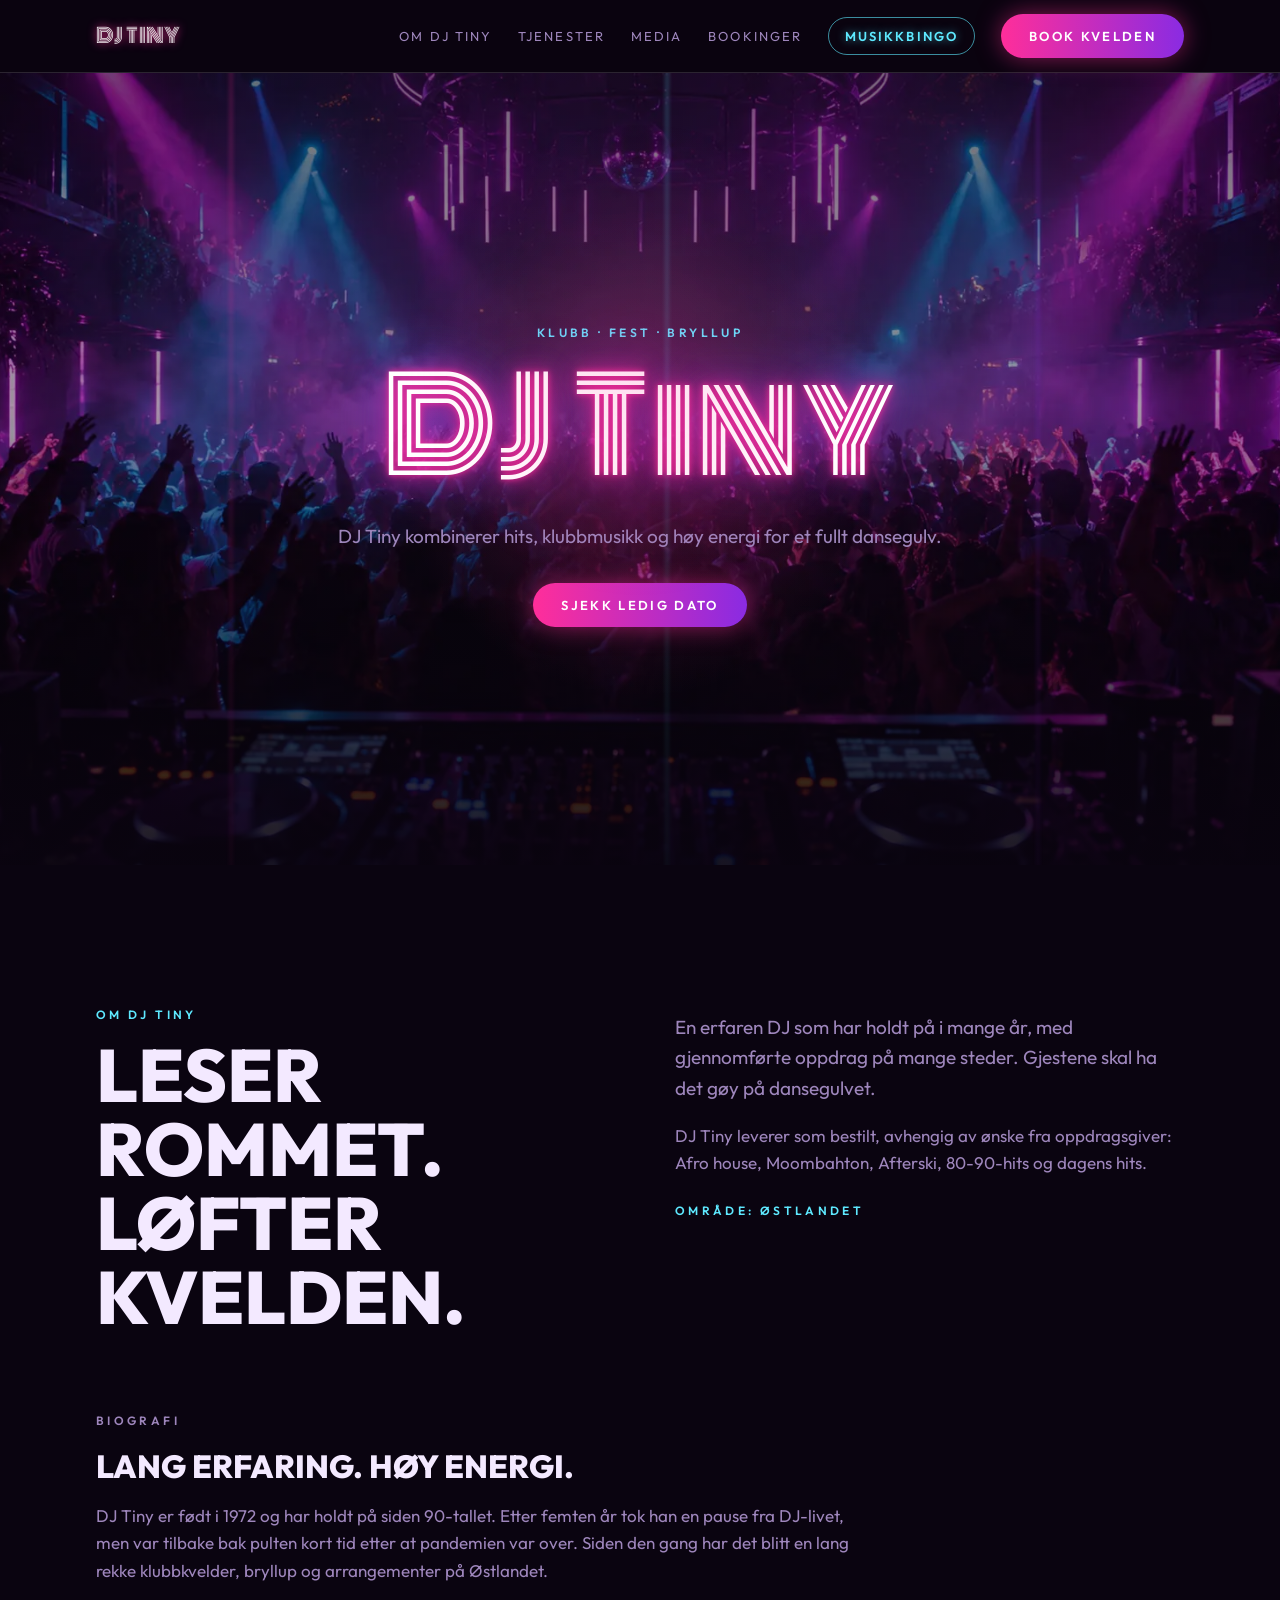
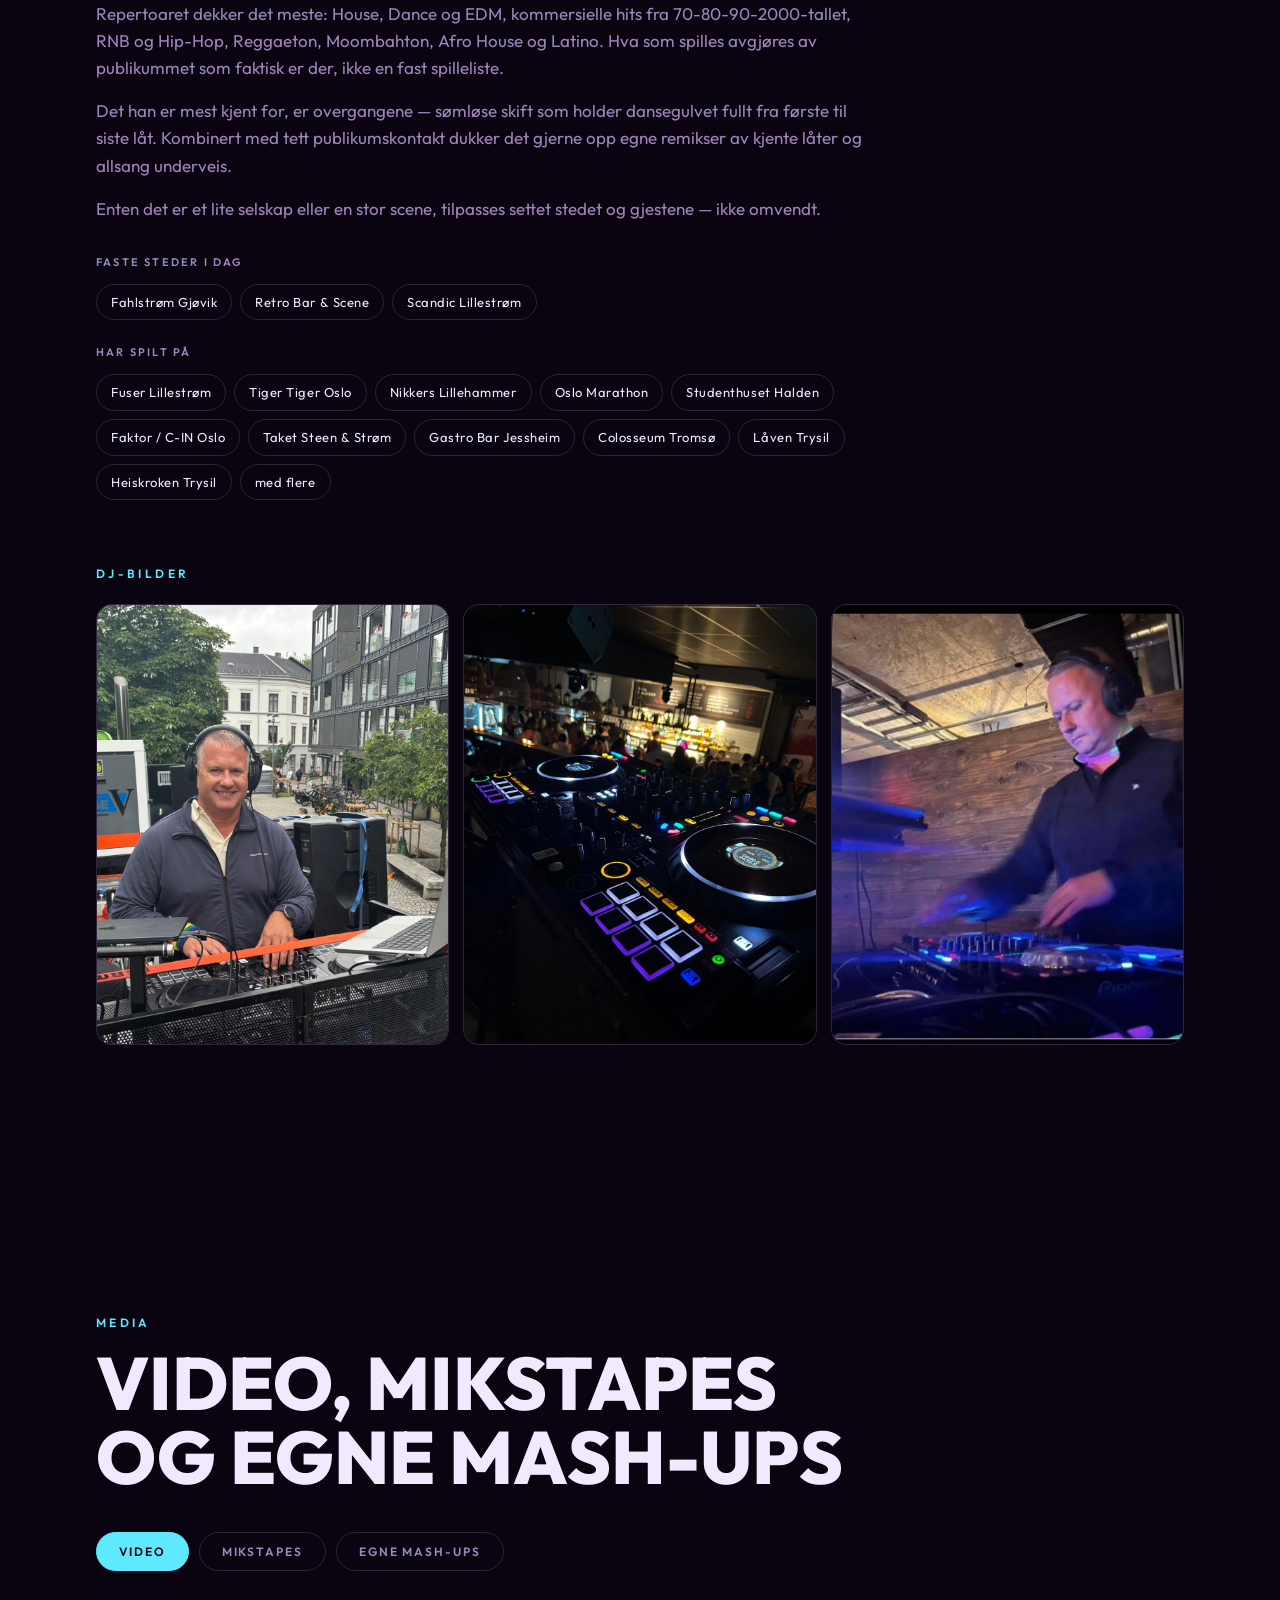
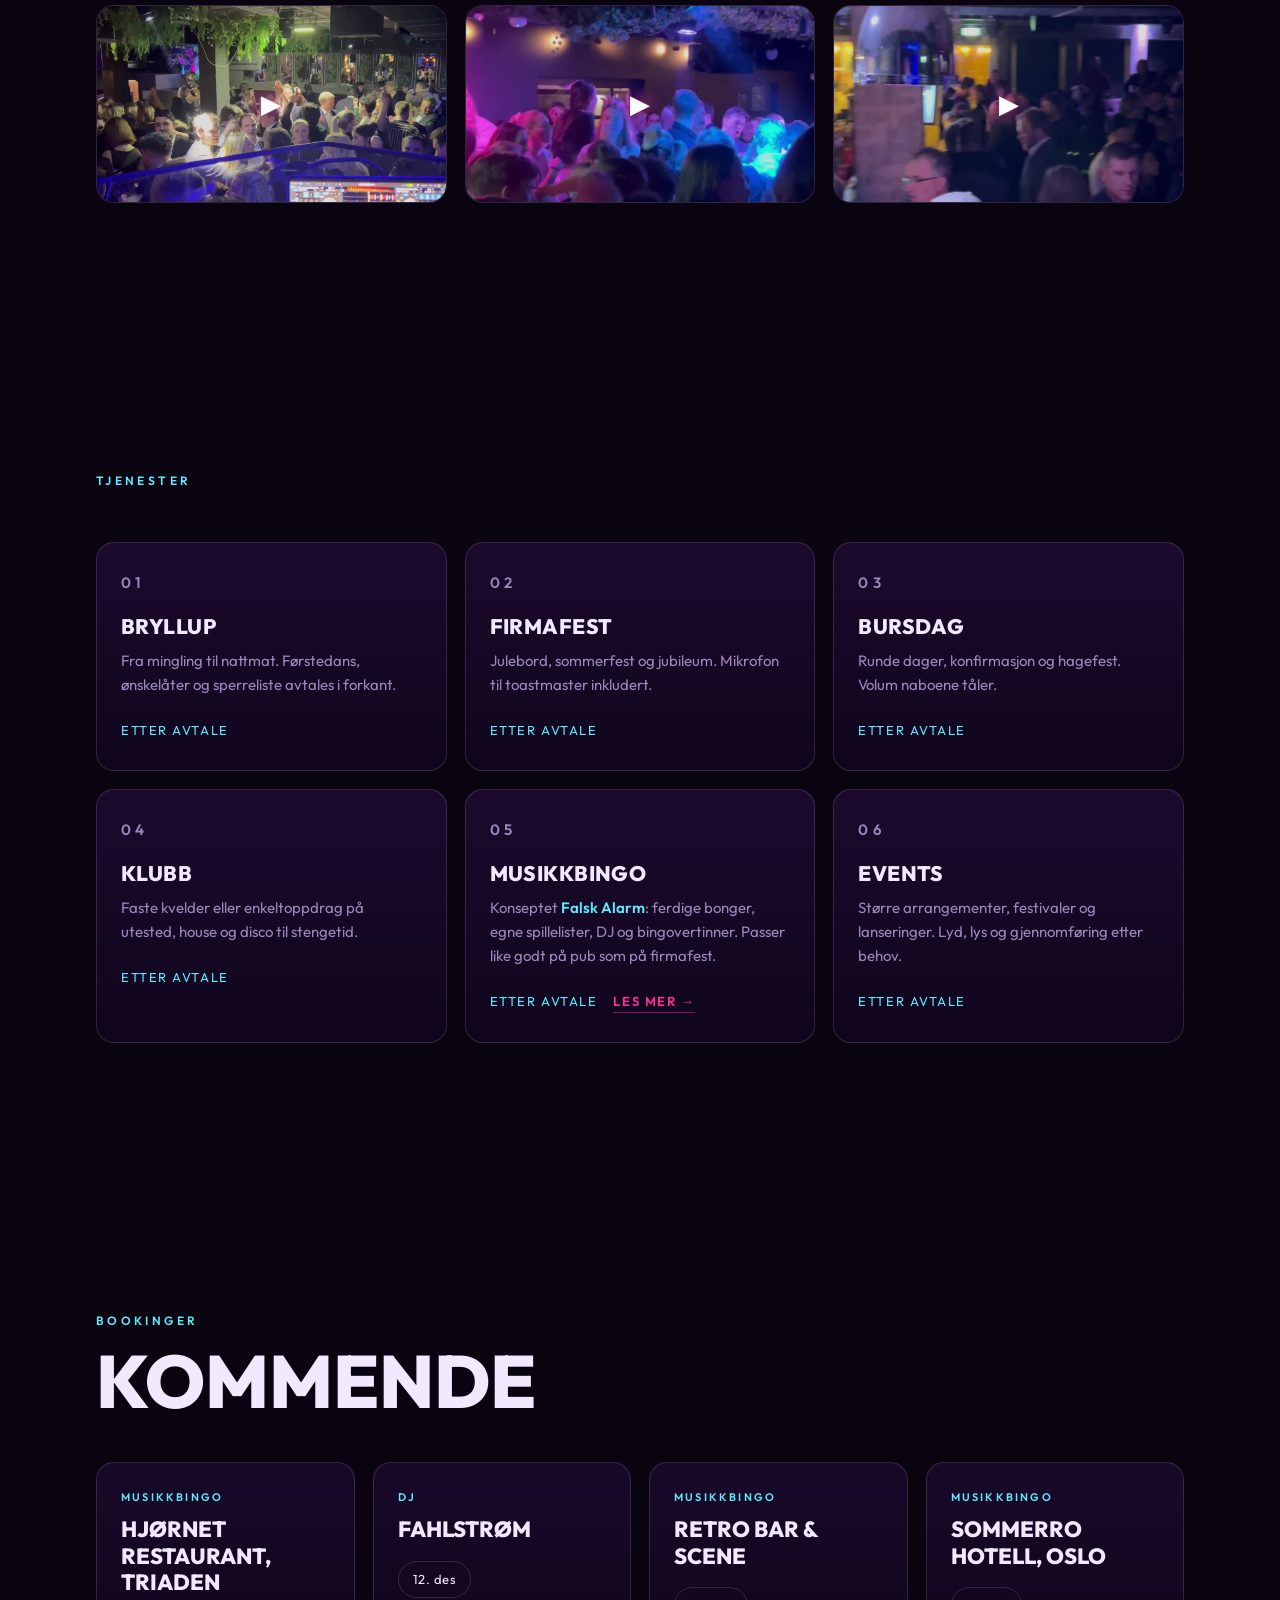
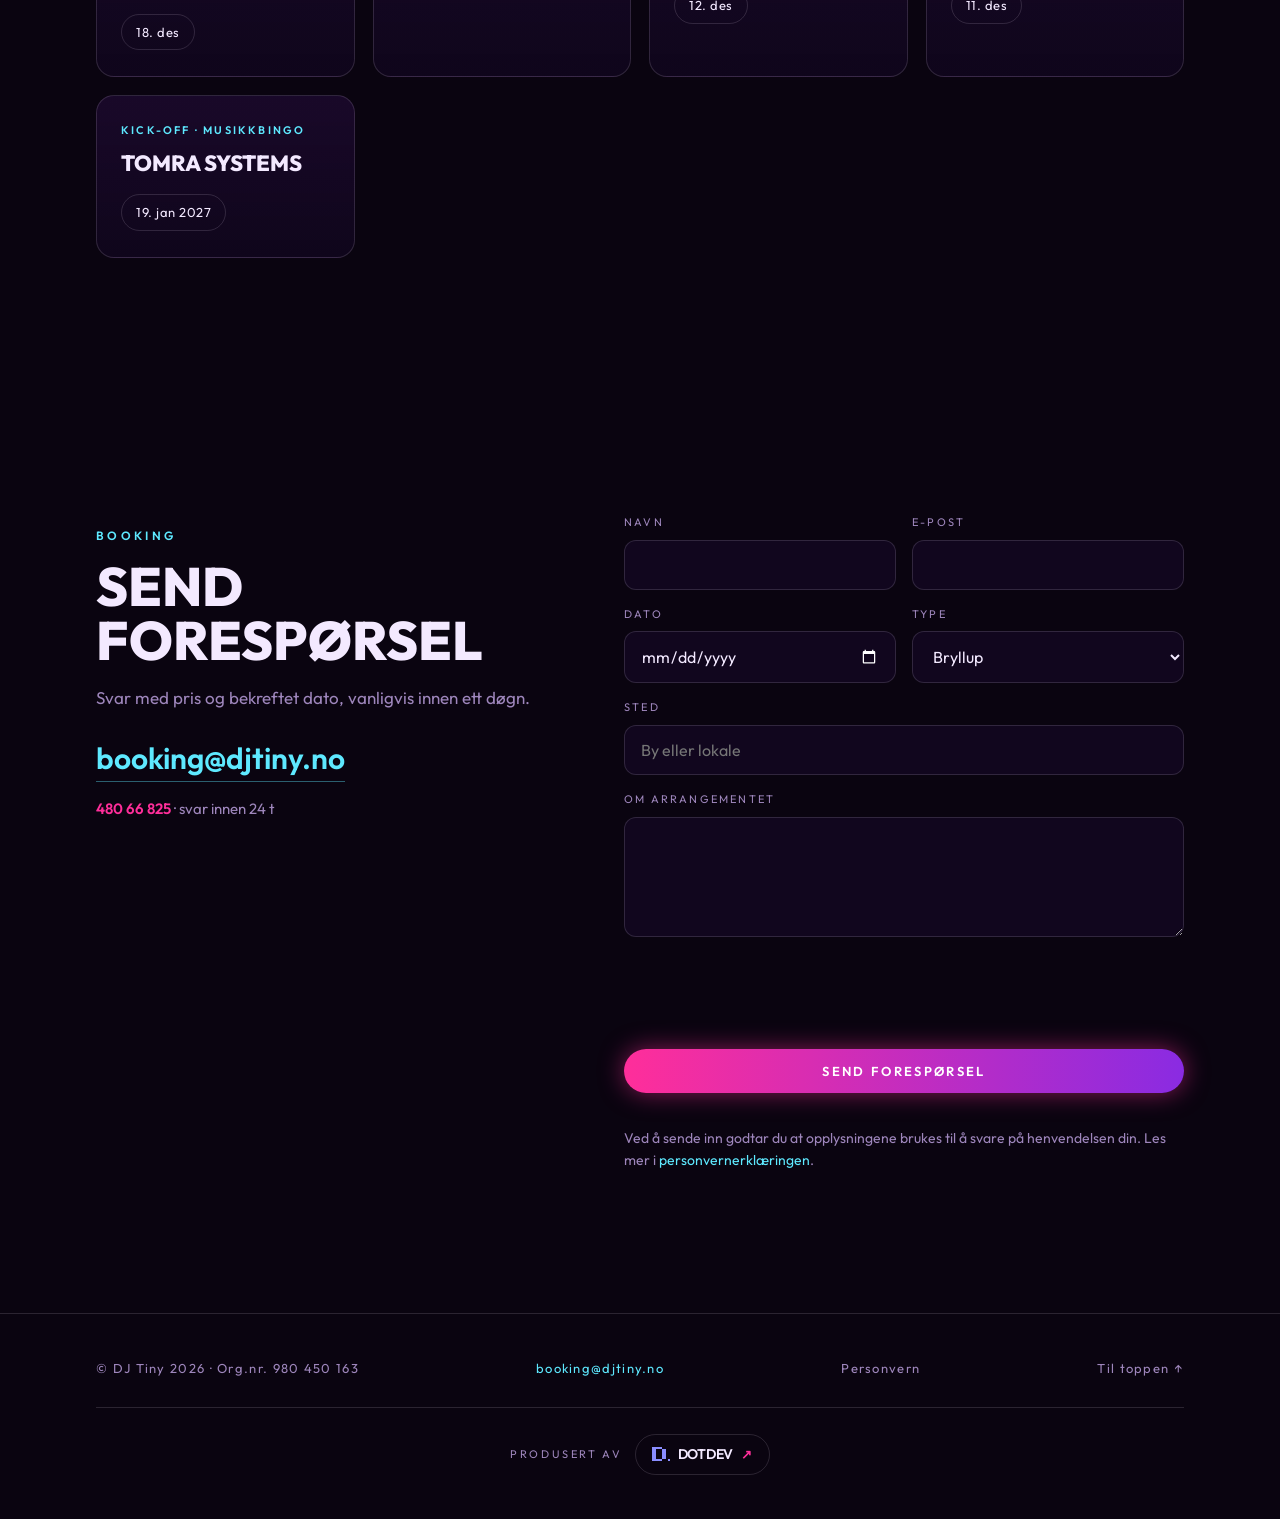
==== index.html @ 1c34c2be "Bookinger: musikkbingo på Sommerro hotell 11. desember og TOMRA Systems kick-off 19. januar 2027 Co-" ====
<!DOCTYPE html>
<html lang="no">

<head>
  <meta charset="utf-8">
  <meta name="viewport" content="width=device-width,initial-scale=1">
  <title>DJ Tiny — DJ på Østlandet til bryllup, firmafest og klubb</title>
  <meta name="description"
    content="DJ Tiny leverer DJ, musikkbingo og stemning til bryllup, firmafest, klubb og private events på Østlandet. Send forespørsel og få svar innen 24 timer.">
  <!-- Ikonet må ligge som egne filer for at Google skal vise det i søkeresultatet.
       ?v=2 får nettlesere som har et eldre ikon lagret, til å hente det nye (øk tallet ved neste ikonbytte). -->
  <link rel="icon" href="favicon.ico?v=2" sizes="16x16 32x32 48x48">
  <link rel="icon" href="favicon-192.png?v=2" type="image/png" sizes="192x192">
  <link rel="apple-touch-icon" href="apple-touch-icon.png?v=2">
  <meta property="og:type" content="website">
  <meta property="og:locale" content="nb_NO">
  <meta property="og:site_name" content="DJ Tiny">
  <meta property="og:title" content="DJ Tiny — DJ på Østlandet">
  <meta property="og:description"
    content="DJ Tiny leverer DJ, musikkbingo og stemning til bryllup, firmafest, klubb og private events på Østlandet.">
  <meta property="og:image" content="https://djtiny.no/bilder/og-forside.jpg">
  <meta property="og:image:secure_url" content="https://djtiny.no/bilder/og-forside.jpg">
  <meta property="og:image:type" content="image/jpeg">
  <meta property="og:image:width" content="1200">
  <meta property="og:image:height" content="630">
  <meta property="og:image:alt" content="DJ Tiny — DJ til bryllup, firmafest, klubb og events på Østlandet.">
  <meta property="og:url" content="https://djtiny.no/">
  <link rel="canonical" href="https://djtiny.no/">
  <meta name="twitter:card" content="summary_large_image">
  <meta name="twitter:title" content="DJ Tiny — DJ på Østlandet">
  <meta name="twitter:description"
    content="DJ Tiny leverer DJ, musikkbingo og stemning til bryllup, firmafest, klubb og private events på Østlandet.">
  <meta name="twitter:image" content="https://djtiny.no/bilder/og-forside.jpg">
  <meta name="twitter:image:alt" content="DJ Tiny — DJ til bryllup, firmafest, klubb og events på Østlandet.">
  <meta name="theme-color" content="#0A0410">
  <link rel="preload" as="image" href="bilder/dancefloor-bg.webp" fetchpriority="high">
  <link rel="preload" href="fonter/outfit-latin.woff2" as="font" type="font/woff2" crossorigin>
  <link rel="preload" href="fonter/monoton-latin.woff2" as="font" type="font/woff2" crossorigin>
  <link rel="stylesheet" href="fonter/fonter.css">
  <!-- reCAPTCHA lastes av app.js først når bookingskjemaet nærmer seg skjermen -->
  <script type="application/ld+json">
    {
      "@context": "https://schema.org",
      "@type": "EntertainmentBusiness",
      "@id": "https://djtiny.no/#dj-tiny",
      "name": "DJ Tiny",
      "description": "DJ til bryllup, firmafest, bursdag, klubb og events på Østlandet, og musikkbingoen Falsk Alarm.",
      "url": "https://djtiny.no/",
      "image": "https://djtiny.no/bilder/og-forside.jpg",
      "email": "booking@djtiny.no",
      "telephone": "+47 480 66 825",
      "areaServed": { "@type": "AdministrativeArea", "name": "Østlandet" },
      "identifier": { "@type": "PropertyValue", "propertyID": "Organisasjonsnummer", "value": "980450163" },
      "sameAs": ["https://soundcloud.com/glenn-krantz"]
    }
  </script>
  <!-- Navnet Google viser over adressen i søkeresultatet («DJ Tiny» i stedet for «djtiny.no») -->
  <script type="application/ld+json">
    {
      "@context": "https://schema.org",
      "@type": "WebSite",
      "name": "DJ Tiny",
      "url": "https://djtiny.no/"
    }
  </script>
  <style>
    :root {
      --bg: #0A0410;
      --bg2: #140825;
      --pink: #FF2E9A;
      --violet: #8A2BE2;
      --ice: #5EE9FF;
      --text: #F3E9FF;
      --mute: #9E86BC;
      --line: rgba(243, 233, 255, .14)
    }

    * {
      box-sizing: border-box
    }

    html {
      scroll-behavior: smooth;
      scrollbar-color: rgba(158, 134, 188, .35) var(--bg)
    }

    body {
      margin: 0;
      background: var(--bg);
      color: var(--text);
      font: 400 17px/1.6 "Outfit", sans-serif;
      overflow-x: hidden;
      animation: sidefade .45s ease both
    }

    @keyframes sidefade {
      from {
        opacity: 0
      }

      to {
        opacity: 1
      }
    }

    #spot {
      position: fixed;
      inset: 0;
      pointer-events: none;
      z-index: 1;
      transition: background .15s;
      background: radial-gradient(340px at 50% 40%, rgba(255, 46, 154, .16), transparent 70%)
    }

    img {
      max-width: 100%;
      display: block
    }

    a {
      color: inherit;
      text-decoration: none
    }

    :focus-visible {
      outline: 2px solid var(--ice);
      outline-offset: 3px
    }

    .hopp {
      position: fixed;
      top: -80px;
      left: 16px;
      z-index: 100;
      padding: 12px 20px;
      border-radius: 999px;
      background: var(--ice);
      color: var(--bg);
      font-weight: 600;
      transition: top .2s
    }

    .hopp:focus {
      top: 16px
    }

    main:focus {
      outline: none
    }

    .wrap {
      max-width: 1200px;
      margin: 0 auto;
      padding-inline: clamp(20px, 5vw, 56px);
      position: relative;
      z-index: 2
    }

    .neon {
      font-family: "Monoton", sans-serif;
      font-weight: 400;
      letter-spacing: .02em;
      line-height: 1.05;
      color: #fff;
      text-shadow: 0 0 6px var(--pink), 0 0 22px var(--pink), 0 0 54px var(--violet)
    }

    .flicker {
      animation: flick 6s infinite
    }

    @keyframes flick {

      0%,
      96%,
      100% {
        opacity: 1
      }

      97% {
        opacity: .35
      }

      98% {
        opacity: .9
      }

      99% {
        opacity: .5
      }
    }

    .tag {
      font-size: 12px;
      letter-spacing: .28em;
      text-transform: uppercase;
      color: var(--ice);
      font-weight: 600
    }

    h2.tag {
      margin: 1em 0
    }

    header {
      position: sticky;
      top: 0;
      z-index: 40;
      background: rgba(10, 4, 16, .8);
      backdrop-filter: blur(12px);
      border-bottom: 1px solid var(--line)
    }

    .nav {
      display: flex;
      align-items: center;
      gap: 26px;
      height: 72px
    }

    .nav .n {
      font-family: "Monoton", sans-serif;
      font-size: clamp(16px, 4vw, 20px);
      margin-right: auto;
      color: #fff;
      text-shadow: 0 0 10px var(--pink);
      white-space: nowrap;
      letter-spacing: .02em
    }

    .nav a.l {
      font-size: 13px;
      letter-spacing: .16em;
      text-transform: uppercase;
      color: var(--mute)
    }

    .nav a.l:hover {
      color: var(--ice);
      text-shadow: 0 0 12px var(--ice)
    }

    .nav a.l.mb {
      color: var(--ice);
      font-weight: 600;
      border: 1px solid rgba(94, 233, 255, .6);
      border-radius: 999px;
      padding: 8px 16px;
      text-shadow: 0 0 10px rgba(94, 233, 255, .6);
      animation: mbglow 2.4s ease-in-out infinite alternate;
      transition: background .2s, color .2s
    }

    .nav a.l.mb:hover {
      background: var(--ice);
      color: #0A0410;
      text-shadow: none
    }

    @keyframes mbglow {
      from {
        box-shadow: 0 0 8px rgba(94, 233, 255, .2)
      }

      to {
        box-shadow: 0 0 22px rgba(94, 233, 255, .55)
      }
    }

    .btn {
      display: inline-block;
      border: none;
      cursor: pointer;
      font: 600 13px "Outfit", sans-serif;
      letter-spacing: .18em;
      text-transform: uppercase;
      padding: 14px 28px;
      border-radius: 999px;
      color: #fff;
      background: linear-gradient(90deg, var(--pink), var(--violet));
      box-shadow: 0 0 24px rgba(255, 46, 154, .5);
      transition: transform .2s, box-shadow .2s
    }

    .btn:hover {
      transform: translateY(-2px);
      box-shadow: 0 0 40px rgba(255, 46, 154, .75)
    }

    section {
      padding-block: clamp(70px, 10vw, 130px)
    }

    .hero {
      min-height: 88svh;
      display: grid;
      place-items: center;
      text-align: center;
      position: relative;
      overflow: hidden;
      isolation: isolate;
      background: #07020d url("bilder/dancefloor-bg.webp") center/cover no-repeat
    }

    .hero-video {
      position: absolute;
      inset: 0;
      width: 100%;
      height: 100%;
      object-fit: cover;
      z-index: 0;
      opacity: .78;
      pointer-events: none
    }

    .hero-overlay {
      position: absolute;
      inset: 0;
      z-index: 1;
      pointer-events: none;
      background:
        radial-gradient(circle at 50% 48%, rgba(255, 46, 154, .22), transparent 32%),
        linear-gradient(180deg, rgba(10, 4, 16, .55), rgba(10, 4, 16, .35) 42%, rgba(10, 4, 16, .92))
    }

    .hero h1 {
      font-size: clamp(40px, 10vw, 132px);
      margin: 18px 0 0
    }

    .hero .sub {
      color: var(--mute);
      max-width: 52ch;
      margin: 26px auto 32px;
      font-size: 19px
    }

    .beams {
      position: absolute;
      inset: 0;
      overflow: hidden;
      z-index: 1
    }

    .beams i {
      position: absolute;
      top: -30%;
      width: 2px;
      height: 160%;
      transform-origin: top center;
      filter: blur(2px);
      opacity: .5;
      background: linear-gradient(180deg, var(--pink), transparent);
      animation: sweep 7s ease-in-out infinite alternate
    }

    .beams i:nth-child(2) {
      background: linear-gradient(180deg, var(--ice), transparent);
      animation-duration: 9s;
      animation-delay: -2s
    }

    .beams i:nth-child(3) {
      background: linear-gradient(180deg, var(--violet), transparent);
      animation-duration: 11s;
      animation-delay: -4s
    }

    @keyframes sweep {
      from {
        transform: rotate(-24deg)
      }

      to {
        transform: rotate(24deg)
      }
    }

    .cards {
      display: grid;
      grid-template-columns: repeat(3, 1fr);
      gap: 18px;
      margin-top: 52px
    }

    .card {
      border: 1px solid var(--line);
      border-radius: 18px;
      padding: 28px 24px;
      background: linear-gradient(180deg, rgba(138, 43, 226, .14), rgba(20, 8, 37, .6));
      transition: border-color .3s, transform .3s, box-shadow .3s
    }

    .card:hover {
      transform: translateY(-6px);
      border-color: var(--pink);
      box-shadow: 0 18px 50px rgba(255, 46, 154, .25)
    }

    .card h3 {
      font: 800 21px "Outfit", sans-serif;
      text-transform: uppercase;
      letter-spacing: .02em;
      margin: 14px 0 10px
    }

    .card p {
      color: var(--mute);
      font-size: 15px;
      margin: 0 0 18px
    }

    .card .pr {
      font-size: 13px;
      letter-spacing: .12em;
      text-transform: uppercase;
      color: var(--ice)
    }

    .card p b {
      color: var(--ice);
      font-weight: 600
    }

    .card .mer {
      display: inline-block;
      margin-left: 16px;
      font-size: 13px;
      letter-spacing: .12em;
      text-transform: uppercase;
      font-weight: 600;
      color: var(--pink);
      border-bottom: 1px solid rgba(255, 46, 154, .45);
      transition: text-shadow .2s, border-color .2s
    }

    .card .mer:hover {
      text-shadow: 0 0 16px var(--pink);
      border-color: var(--pink)
    }

    h2.big {
      font: 800 clamp(34px, 6vw, 74px)/1 "Outfit", sans-serif;
      text-transform: uppercase;
      margin: 14px 0 0
    }

    /* biografi + bildegalleri */
    .bio {
      margin-top: clamp(46px, 6vw, 80px);
      max-width: 70ch
    }

    .scener {
      display: grid;
      gap: 24px;
      margin-top: 32px
    }

    .scener .stag {
      margin-bottom: 12px
    }

    .sub-h {
      font: 800 clamp(22px, 3vw, 32px) "Outfit", sans-serif;
      text-transform: uppercase;
      margin: 12px 0 16px
    }

    .bio p {
      color: var(--mute);
      margin: 0 0 16px
    }

    .galleri {
      margin-top: clamp(40px, 5vw, 66px)
    }

    .gal {
      display: grid;
      grid-template-columns: repeat(3, 1fr);
      gap: 14px;
      margin-top: 20px
    }

    .gal figure {
      margin: 0;
      border: 1px solid var(--line);
      border-radius: 16px;
      overflow: hidden;
      background: rgba(20, 8, 37, .6)
    }

    .gal img {
      width: 100%;
      height: auto;
      aspect-ratio: 4/5;
      object-fit: cover;
      display: block;
      transition: transform .4s
    }

    .gal figure:hover img {
      transform: scale(1.05)
    }

    .gal figure.tom {
      aspect-ratio: 4/5;
      display: grid;
      place-items: center;
      background: linear-gradient(150deg, rgba(138, 43, 226, .28), rgba(255, 46, 154, .14));
      border-style: dashed
    }

    /* media-faner */
    .tabs {
      display: flex;
      gap: 10px;
      flex-wrap: wrap;
      margin-top: 38px
    }

    .tab {
      cursor: pointer;
      font: 600 12px "Outfit", sans-serif;
      letter-spacing: .16em;
      text-transform: uppercase;
      color: var(--mute);
      background: transparent;
      border: 1px solid var(--line);
      border-radius: 999px;
      padding: 11px 22px;
      transition: color .2s, border-color .2s, background .2s
    }

    .tab:hover {
      color: var(--text);
      border-color: var(--ice)
    }

    .tab.on {
      color: #0A0410;
      background: var(--ice);
      border-color: var(--ice)
    }

    .panel {
      display: none;
      margin-top: 34px
    }

    .panel.on {
      display: block
    }

    .vids {
      display: grid;
      grid-template-columns: repeat(3, 1fr);
      gap: 18px
    }

    .vid {
      border: 1px solid var(--line);
      border-radius: 18px;
      overflow: hidden;
      background: rgba(20, 8, 37, .6);
      display: block;
      transition: border-color .3s, transform .3s
    }

    .vid:hover {
      border-color: var(--pink);
      transform: translateY(-5px)
    }

    .thumb {
      position: relative;
      display: block;
      aspect-ratio: 16/9;
      overflow: hidden
    }

    .thumb img {
      width: 100%;
      height: 100%;
      object-fit: cover;
      display: block
    }

    .thumb.tom {
      background: linear-gradient(150deg, rgba(138, 43, 226, .34), rgba(255, 46, 154, .16))
    }

    .play {
      position: absolute;
      inset: 0;
      display: grid;
      place-items: center;
      font-style: normal;
      font-size: 26px;
      color: #fff;
      text-shadow: 0 0 18px var(--pink)
    }

    .mlist {
      list-style: none;
      margin: 0;
      padding: 0;
      border-top: 1px solid var(--line)
    }

    .mlist li {
      display: flex;
      justify-content: space-between;
      gap: 18px;
      align-items: center;
      padding: 20px 0;
      border-bottom: 1px solid var(--line)
    }

    .mt {
      font: 600 clamp(17px, 2.2vw, 22px) "Outfit", sans-serif
    }

    .mt small {
      display: block;
      font-weight: 400;
      font-size: 14px;
      color: var(--mute);
      margin-top: 4px
    }

    .hor {
      font-size: 12px;
      letter-spacing: .18em;
      text-transform: uppercase;
      color: var(--ice);
      border: 1px solid var(--line);
      border-radius: 999px;
      padding: 9px 20px;
      white-space: nowrap;
      transition: background .2s, color .2s
    }

    .hor:hover {
      background: var(--ice);
      color: #0A0410
    }

    .mnote {
      color: var(--mute);
      font-size: 14px;
      margin-top: 18px
    }

    /* mash-up-spiller */
    .mash {
      display: grid;
      border-top: 1px solid var(--line)
    }

    .spor {
      display: flex;
      align-items: center;
      gap: 18px;
      padding: 18px 0;
      border-bottom: 1px solid var(--line)
    }

    .spor audio {
      position: absolute;
      width: 1px;
      height: 1px;
      opacity: 0;
      pointer-events: none
    }

    .spor {
      position: relative
    }

    .spor.feil .mt {
      color: var(--mute)
    }

    .spor.feil .tid {
      color: var(--pink)
    }

    .pb {
      flex: none;
      width: 48px;
      height: 48px;
      border-radius: 50%;
      cursor: pointer;
      font-size: 15px;
      background: transparent;
      border: 1px solid var(--line);
      color: var(--ice);
      transition: background .2s, color .2s, box-shadow .2s
    }

    .pb:hover {
      border-color: var(--ice);
      box-shadow: 0 0 22px rgba(94, 233, 255, .35)
    }

    .pb.spiller {
      background: var(--ice);
      color: #0A0410;
      border-color: var(--ice)
    }

    .spinfo {
      flex: 1;
      min-width: 0
    }

    .bar {
      margin-top: 10px;
      height: 4px;
      border-radius: 4px;
      background: rgba(243, 233, 255, .14);
      cursor: pointer;
      position: relative
    }

    .bar i {
      position: absolute;
      inset: 0;
      width: 0;
      border-radius: 4px;
      background: linear-gradient(90deg, var(--pink), var(--ice))
    }

    .tid {
      flex: none;
      font-size: 13px;
      letter-spacing: .06em;
      color: var(--mute);
      font-variant-numeric: tabular-nums
    }

    .scwrap {
      margin-top: 14px;
      border: 1px solid var(--line);
      border-radius: 16px;
      overflow: hidden;
      background: rgba(20, 8, 37, .6)
    }

    .scwrap iframe {
      display: block;
      width: 100%;
      height: 166px;
      border: 0
    }

    .miks {
      display: grid;
      gap: 34px
    }

    .miks article {
      border-top: 1px solid var(--line);
      padding-top: 22px
    }

    .mrad {
      display: flex;
      justify-content: space-between;
      gap: 18px;
      align-items: center;
      flex-wrap: wrap
    }

    .vid {
      cursor: pointer;
      text-align: left;
      font: inherit;
      color: inherit;
      width: 100%;
      padding: 0
    }

    .lb {
      position: fixed;
      inset: 0;
      z-index: 80;
      background: rgba(6, 2, 12, .94);
      backdrop-filter: blur(10px);
      display: grid;
      place-items: center;
      padding: clamp(16px, 4vw, 48px)
    }

    .lb[hidden] {
      display: none
    }

    .lbf {
      width: min(1100px, 100%);
      aspect-ratio: 16/9;
      border: 1px solid var(--line);
      border-radius: 16px;
      overflow: hidden;
      box-shadow: 0 0 70px rgba(255, 46, 154, .35);
      background: #000
    }

    .lbf.st {
      width: auto;
      height: min(88vh, 900px);
      aspect-ratio: 9/16;
      max-width: 100%
    }

    .lbf iframe,
    .lbf video {
      width: 100%;
      height: 100%;
      border: 0;
      display: block;
      background: #000
    }

    .lberr {
      display: grid;
      place-items: center;
      height: 100%;
      margin: 0;
      padding: 24px;
      text-align: center;
      color: var(--mute);
      font-size: 15px;
      line-height: 1.7
    }

    .lberr b {
      color: var(--ice)
    }

    .lbx {
      position: absolute;
      top: clamp(14px, 3vw, 26px);
      right: clamp(14px, 3vw, 26px);
      cursor: pointer;
      background: rgba(20, 8, 37, .8);
      border: 1px solid var(--line);
      color: var(--text);
      border-radius: 999px;
      width: 46px;
      height: 46px;
      font-size: 17px;
      transition: border-color .2s, color .2s
    }

    .lbx:hover {
      border-color: var(--pink);
      color: var(--pink)
    }

    .okbox {
      background: linear-gradient(180deg, rgba(138, 43, 226, .18), rgba(20, 8, 37, .94));
      border: 1px solid var(--line);
      border-radius: 20px;
      padding: clamp(32px, 5vw, 50px);
      max-width: 420px;
      width: 100%;
      text-align: center;
      box-shadow: 0 0 70px rgba(255, 46, 154, .35)
    }

    .okicon {
      font-size: 40px;
      color: var(--ice);
      text-shadow: 0 0 20px var(--ice);
      margin: 0 0 14px
    }

    .okbox h3 {
      font: 800 22px "Outfit", sans-serif;
      text-transform: uppercase;
      margin: 0 0 12px
    }

    .okbox p {
      color: var(--mute);
      margin: 0 0 26px
    }

    /* Plassen til robotsjekken (304 × 78 px) holdes av, så knappen ikke hopper når den lastes */
    .g-recaptcha {
      margin-top: 2px;
      min-height: 78px
    }

    @media(max-width:343px) {
      .g-recaptcha {
        transform: scale(.9);
        transform-origin: 0 0
      }
    }

    .steder {
      display: grid;
      grid-template-columns: repeat(auto-fit, minmax(230px, 1fr));
      gap: 18px;
      margin-top: 44px
    }

    .sted {
      border: 1px solid var(--line);
      border-radius: 18px;
      padding: 26px 24px;
      background: linear-gradient(180deg, rgba(138, 43, 226, .12), rgba(20, 8, 37, .55));
      transition: border-color .3s, transform .3s
    }

    .sted:hover {
      border-color: var(--pink);
      transform: translateY(-4px)
    }

    .stag {
      font-size: 11px;
      letter-spacing: .2em;
      text-transform: uppercase;
      color: var(--ice);
      margin: 0 0 10px;
      font-weight: 600
    }

    .sted h3 {
      font: 800 clamp(18px, 2.2vw, 22px)/1.2 "Outfit", sans-serif;
      margin: 0 0 18px;
      text-transform: uppercase
    }

    .chips {
      display: flex;
      flex-wrap: wrap;
      gap: 8px
    }

    .chips span {
      font-size: 13px;
      letter-spacing: .04em;
      color: var(--text);
      border: 1px solid var(--line);
      border-radius: 999px;
      padding: 7px 14px;
      white-space: nowrap
    }

    .book {
      display: grid;
      grid-template-columns: .9fr 1.1fr;
      gap: clamp(30px, 6vw, 70px);
      align-items: start
    }

    form {
      display: grid;
      gap: 16px
    }

    .row {
      display: grid;
      grid-template-columns: 1fr 1fr;
      gap: 16px
    }

    label {
      display: grid;
      gap: 8px;
      font-size: 11px;
      letter-spacing: .2em;
      text-transform: uppercase;
      color: var(--mute)
    }

    /* color-scheme gir mørk kalender, nedtrekksliste og autofyll i stedet for lyse systemfarger */
    input,
    select,
    textarea {
      font: 400 16px "Outfit", sans-serif;
      color: var(--text);
      background: rgba(20, 8, 37, .7);
      border: 1px solid var(--line);
      border-radius: 12px;
      padding: 14px 16px;
      color-scheme: dark
    }

    input:focus,
    select:focus,
    textarea:focus {
      outline: none;
      border-color: var(--pink)
    }

    textarea {
      min-height: 120px;
      resize: vertical
    }

    .mail {
      font-size: clamp(20px, 2.6vw, 30px);
      font-weight: 600;
      color: var(--ice);
      border-bottom: 1px solid rgba(94, 233, 255, .4);
      padding-bottom: 4px;
      transition: color .2s, text-shadow .2s, border-color .2s;
      word-break: break-all
    }

    .mail:hover {
      color: #fff;
      text-shadow: 0 0 18px var(--ice);
      border-color: var(--ice)
    }

    .tel {
      color: var(--pink);
      font-weight: 600;
      transition: text-shadow .2s
    }

    .tel:hover {
      text-shadow: 0 0 16px var(--pink)
    }

    footer {
      border-top: 1px solid var(--line);
      padding-block: 44px;
      color: var(--mute);
      font-size: 13px;
      letter-spacing: .1em
    }

    footer a.mailsm {
      color: var(--ice)
    }

    footer a.mailsm:hover {
      text-shadow: 0 0 14px var(--ice)
    }

    .foot {
      display: flex;
      justify-content: space-between;
      gap: 16px;
      flex-wrap: wrap
    }

    .credit {
      flex-basis: 100%;
      display: flex;
      align-items: center;
      justify-content: center;
      flex-wrap: wrap;
      gap: 12px;
      margin: 12px 0 0;
      padding-top: 26px;
      border-top: 1px solid var(--line);
      font-size: 11px;
      letter-spacing: .24em;
      text-transform: uppercase
    }

    .credit a {
      display: inline-flex;
      align-items: center;
      gap: 8px;
      padding: 8px 16px;
      border: 1px solid var(--line);
      border-radius: 999px;
      color: var(--text);
      font-size: 13px;
      font-weight: 600;
      letter-spacing: .08em;
      text-transform: none;
      transition: color .2s, border-color .2s, box-shadow .2s
    }

    .credit a:hover {
      color: var(--ice);
      border-color: var(--ice);
      box-shadow: 0 0 22px rgba(94, 233, 255, .35)
    }

    .credit .pil {
      color: var(--pink);
      transition: transform .2s
    }

    .credit a:hover .pil {
      transform: translate(2px, -2px)
    }

    .credit .dd-merke {
      width: 18px;
      height: 14px;
      fill: #8a8dff;
      transition: fill .2s
    }

    .credit a:hover .dd-merke {
      fill: currentColor
    }

    .credit .dd-ord {
      font-size: 14px;
      font-weight: 600;
      letter-spacing: -.02em
    }

    .menub {
      display: none;
      flex: none;
      order: 2;
      background: transparent;
      border: 1px solid var(--line);
      color: var(--text);
      border-radius: 10px;
      width: 42px;
      height: 42px;
      font-size: 18px;
      line-height: 1;
      cursor: pointer
    }

    .navlinks {
      display: flex;
      align-items: center;
      gap: 26px
    }

    @media(max-width:1024px) {
      .nav {
        position: relative
      }

      .menub {
        display: inline-flex;
        align-items: center;
        justify-content: center
      }

      .navlinks {
        position: absolute;
        top: 100%;
        left: 0;
        right: 0;
        flex-direction: column;
        align-items: stretch;
        gap: 0;
        background: rgba(10, 4, 16, .98);
        backdrop-filter: blur(12px);
        border-bottom: 1px solid var(--line);
        max-height: 0;
        overflow: hidden;
        /* skjult meny skal heller ikke kunne nås med Tab-tasten */
        visibility: hidden;
        transition: max-height .25s ease, visibility 0s linear .25s
      }

      .navlinks a.l {
        display: block;
        padding: 16px clamp(20px, 5vw, 56px)
      }

      .navlinks a.l.mb {
        margin: 8px clamp(20px, 5vw, 56px) 16px;
        padding: 12px 18px;
        text-align: center
      }

      .nav.open .navlinks {
        max-height: 320px;
        visibility: visible;
        transition: max-height .25s ease
      }
    }

    @media(max-width:900px) {
      .cards {
        grid-template-columns: 1fr 1fr
      }

      .book {
        grid-template-columns: 1fr
      }

      .omgrid {
        grid-template-columns: 1fr !important
      }

      .gal {
        grid-template-columns: 1fr 1fr
      }

      .vids {
        grid-template-columns: 1fr 1fr
      }

      .steder {
        grid-template-columns: 1fr
      }

      .row {
        grid-template-columns: 1fr
      }
    }

    @media(max-width:560px) {
      section {
        padding-block: 58px
      }

      .hero {
        min-height: calc(100svh - 72px);
        padding-block: 74px
      }

      .hero .sub {
        font-size: 16px;
        max-width: 32ch
      }

      .hero-video {
        object-position: center center
      }

      .btn {
        padding: 14px 20px
      }

      .knapper .btn,
      .hero .btn {
        width: min(100%, 320px);
        text-align: center
      }

      .cards {
        grid-template-columns: 1fr
      }

      .gal {
        grid-template-columns: 1fr
      }

      .vids {
        grid-template-columns: 1fr
      }

    }

    @media(prefers-reduced-motion:reduce) {
      * {
        animation: none !important;
        transition: none !important
      }

      #spot {
        display: none
      }

      .hero-video {
        display: none
      }
    }
  </style>
  <!-- Besøksstatistikk uten cookies (Plausible, driftet av DOTDEV). stat.js må lastes før s.js. -->
  <script src="stat.js"></script>
  <script async src="/dd/js/s.js"></script>
</head>

<body>
  <a class="hopp" href="#innhold">Hopp til innhold</a>
  <div id="spot"></div>

  <header>
    <div class="wrap nav">
      <a class="n" href="#">DJ TINY</a>
      <!-- Menyknappen står foran menyen, så Tab går rett inn i menyen når den åpnes (CSS-order viser den fortsatt lengst til høyre) -->
      <button class="menub" id="menub" type="button" aria-label="Åpne meny" aria-expanded="false"
        aria-controls="navlinks">☰</button>
      <nav class="navlinks" id="navlinks" aria-label="Hovedmeny">
        <a class="l" href="#om">Om DJ Tiny</a><a class="l" href="#tjenester">Tjenester</a><a class="l"
          href="#media">Media</a><a class="l" href="#datoer">Bookinger</a><a class="l mb"
          href="musikkbingo.html">Musikkbingo</a>
      </nav>
      <a class="btn" href="#book">Book kvelden</a>
    </div>
  </header>

  <main id="innhold" tabindex="-1">
  <section class="hero">
    <video class="hero-video" autoplay muted loop playsinline preload="metadata" poster="bilder/dancefloor-bg.webp"
      aria-hidden="true">
      <source src="video/dancefloor-bg.mp4" type="video/mp4">
    </video>
    <div class="hero-overlay" aria-hidden="true"></div>
    <div class="beams"><i style="left:18%"></i><i style="left:52%"></i><i style="left:81%"></i></div>
    <div class="wrap">
      <p class="tag">Klubb · Fest · Bryllup</p>
      <h1 class="neon flicker">DJ Tiny</h1>
      <p class="sub">DJ Tiny kombinerer hits, klubbmusikk og høy energi for et fullt dansegulv.</p>
      <a class="btn" href="#book">Sjekk ledig dato</a>
    </div>
  </section>

  <section id="om">
    <div class="wrap">
      <div style="display:grid;grid-template-columns:1fr 1fr;gap:clamp(30px,6vw,70px)" class="omgrid">
        <div>
          <p class="tag">Om DJ Tiny</p>
          <h2 class="big">Leser rommet.<br>Løfter kvelden.</h2>
        </div>
        <div>
          <p style="color:var(--mute);font-size:19px">En erfaren DJ som har holdt på i mange år, med gjennomførte
            oppdrag på mange steder. Gjestene skal ha det gøy på dansegulvet.</p>
          <p style="color:var(--mute)">DJ Tiny leverer som bestilt, avhengig av ønske fra oppdragsgiver: Afro house,
            Moombahton, Afterski, 80-90-hits og dagens hits.</p>
          <p class="tag" style="margin-top:24px">Område: Østlandet</p>
        </div>
      </div>

      <div class="bio">
        <p class="tag">Biografi</p>
        <h3 class="sub-h">Lang erfaring. Høy energi.</h3>
        <p>DJ Tiny er født i 1972 og har holdt på siden 90-tallet. Etter femten år tok han en pause fra DJ-livet, men
          var tilbake bak pulten kort tid etter at pandemien var over. Siden den gang har det blitt en lang rekke
          klubbkvelder, bryllup og arrangementer på Østlandet.</p>
        <p>Repertoaret dekker det meste: House, Dance og EDM, kommersielle hits fra 70-80-90-2000-tallet, RNB og
          Hip-Hop, Reggaeton, Moombahton, Afro House og Latino. Hva som spilles avgjøres av publikummet som faktisk er
          der, ikke en fast spilleliste.</p>
        <p>Det han er mest kjent for, er overgangene — sømløse skift som holder dansegulvet fullt fra første til siste
          låt. Kombinert med tett publikumskontakt dukker det gjerne opp egne remikser av kjente låter og allsang
          underveis.</p>
        <p>Enten det er et lite selskap eller en stor scene, tilpasses settet stedet og gjestene — ikke omvendt.</p>

        <div class="scener">
          <div>
            <p class="stag">Faste steder i dag</p>
            <div class="chips"><span>Fahlstrøm Gjøvik</span><span>Retro Bar &amp; Scene</span><span>Scandic
                Lillestrøm</span></div>
          </div>
          <div>
            <p class="stag">Har spilt på</p>
            <div class="chips"><span>Fuser Lillestrøm</span><span>Tiger Tiger Oslo</span><span>Nikkers
                Lillehammer</span><span>Oslo Marathon</span><span>Studenthuset Halden</span><span>Faktor / C-IN
                Oslo</span><span>Taket Steen &amp; Strøm</span><span>Gastro Bar Jessheim</span><span>Colosseum
                Tromsø</span><span>Låven Trysil</span><span>Heiskroken Trysil</span><span>med flere</span></div>
          </div>
        </div>
      </div>

      <div class="galleri">
        <p class="tag">DJ-bilder</p>
        <div class="gal">
          <figure><img src="bilder/dj-tiny-1.jpg" alt="DJ Tiny bak pulten på utendørsarrangement" width="1000"
              height="1250" loading="lazy" decoding="async"></figure>
          <figure><img src="bilder/dj-tiny-2.jpg" alt="Mikser og pult med fullt lokale i bakgrunnen" width="1000"
              height="1250" loading="lazy" decoding="async"></figure>
          <figure><img src="bilder/dj-tiny-3.jpg" alt="DJ Tiny i arbeid under blått lys" width="1000" height="1250"
              loading="lazy" decoding="async"></figure>
        </div>
      </div>
    </div>
  </section>

  <section id="media">
    <div class="wrap">
      <p class="tag">Media</p>
      <h2 class="big">Video, mikstapes<br>og egne mash-ups</h2>

      <div class="tabs" role="tablist" aria-label="Media">
        <button class="tab on" type="button" role="tab" id="fane-video" aria-selected="true" aria-controls="p-video"
          data-p="p-video">Video</button>
        <button class="tab" type="button" role="tab" id="fane-miks" aria-selected="false" aria-controls="p-miks"
          tabindex="-1" data-p="p-miks">Mikstapes</button>
        <button class="tab" type="button" role="tab" id="fane-mash" aria-selected="false" aria-controls="p-mash"
          tabindex="-1" data-p="p-mash">Egne mash-ups</button>
      </div>

      <div class="panel on" id="p-video" role="tabpanel" aria-labelledby="fane-video">
        <div class="vids" id="vids"></div>
        <p class="mnote" id="vidtom" hidden>Videoer kommer snart.</p>
      </div>

      <div class="panel" id="p-miks" role="tabpanel" aria-labelledby="fane-miks">
        <div class="miks">
          <article>
            <div class="mrad"><span class="mt">In The Mix: Dance and Funky House Mix<small>Dance / funky house ·
                  oktober 2026</small></span>
              <a class="hor" href="https://soundcloud.com/glenn-krantz/in-the-mix_dance-and-funky" target="_blank"
                rel="noopener">Hør</a>
            </div>
            <div class="scwrap"><iframe title="In The Mix: Dance and Funky House Mix på SoundCloud" scrolling="no"
                frameborder="no" allow="autoplay" loading="lazy"
                src="https://w.soundcloud.com/player/?url=https%3A//api.soundcloud.com/tracks/2419525641&color=%23ff2e9a&auto_play=false&hide_related=true&show_comments=false&show_user=true&show_reposts=false&show_teaser=false"></iframe>
            </div>
          </article>

          <article>
            <div class="mrad"><span class="mt">In The Afro House, Afro Dance Mix 1<small>Afro house / afro tech ·
                  september 2026</small></span>
              <a class="hor" href="https://soundcloud.com/glenn-krantz/in-the-afro-house-afro-dance" target="_blank"
                rel="noopener">Hør</a>
            </div>
            <div class="scwrap"><iframe title="In The Afro House, Afro Dance Mix 1 på SoundCloud" scrolling="no"
                frameborder="no" allow="autoplay" loading="lazy"
                src="https://w.soundcloud.com/player/?url=https%3A//api.soundcloud.com/tracks/2390865345&color=%23ff2e9a&auto_play=false&hide_related=true&show_comments=false&show_user=true&show_reposts=false&show_teaser=false"></iframe>
            </div>
          </article>

          <article>
            <div class="mrad"><span class="mt">Summer House 2026 Mix 1<small>House · juli 2026</small></span>
              <a class="hor" href="https://soundcloud.com/glenn-krantz/summer-house-2026-mix-1" target="_blank"
                rel="noopener">Hør</a>
            </div>
            <div class="scwrap"><iframe title="Summer House 2026 Mix 1 på SoundCloud" scrolling="no" frameborder="no"
                allow="autoplay" loading="lazy"
                src="https://w.soundcloud.com/player/?url=https%3A//api.soundcloud.com/tracks/2367740777&color=%23ff2e9a&auto_play=false&hide_related=true&show_comments=false&show_user=true&show_reposts=false&show_teaser=false"></iframe>
            </div>
          </article>
        </div>
      </div>

      <div class="panel" id="p-mash" role="tabpanel" aria-labelledby="fane-mash">
        <div class="mash">
          <article class="spor">
            <button class="pb" type="button" aria-label="Spill av WTF! Satisfaction">▶</button>
            <div class="spinfo"><span class="mt">WTF! Satisfaction<small>David Guetta × Benny Benassi</small></span>
              <div class="bar"><i></i></div>
            </div>
            <span class="tid">–:–</span>
            <audio preload="metadata" src="lyd/mashup-1.mp3"></audio>
          </article>

          <article class="spor">
            <button class="pb" type="button" aria-label="Spill av Starship, One More Time, Superstar">▶</button>
            <div class="spinfo"><span class="mt">Starship, One More Time, Superstar<small>Nicki Minaj × Daft Punk ×
                  Jamelia</small></span>
              <div class="bar"><i></i></div>
            </div>
            <span class="tid">–:–</span>
            <audio preload="metadata" src="lyd/mashup-2.mp3"></audio>
          </article>

          <article class="spor">
            <button class="pb" type="button" aria-label="Spill av RIDIN vs. Så Easy">▶</button>
            <div class="spinfo"><span class="mt">RIDIN vs. Så Easy<small>Gabrielle × Lars Vaular</small></span>
              <div class="bar"><i></i></div>
            </div>
            <span class="tid">–:–</span>
            <audio preload="metadata" src="lyd/mashup-3.mp3"></audio>
          </article>
        </div>
        <p class="mnote">Egne produksjoner og edits, spilt live på gulvet.</p>
      </div>
    </div>
  </section>

  <section id="tjenester">
    <div class="wrap">
      <h2 class="tag">Tjenester</h2>
      <div class="cards">
        <article class="card">
          <p class="tag">01</p>
          <h3>Bryllup</h3>
          <p>Fra mingling til nattmat. Førstedans, ønskelåter og sperreliste avtales i forkant.</p><span
            class="pr">Etter avtale</span>
        </article>
        <article class="card">
          <p class="tag">02</p>
          <h3>Firmafest</h3>
          <p>Julebord, sommerfest og jubileum. Mikrofon til toastmaster inkludert.</p><span class="pr">Etter
            avtale</span>
        </article>
        <article class="card">
          <p class="tag">03</p>
          <h3>Bursdag</h3>
          <p>Runde dager, konfirmasjon og hagefest. Volum naboene tåler.</p><span class="pr">Etter avtale</span>
        </article>
        <article class="card">
          <p class="tag">04</p>
          <h3>Klubb</h3>
          <p>Faste kvelder eller enkeltoppdrag på utested, house og disco til stengetid.</p><span class="pr">Etter
            avtale</span>
        </article>
        <article class="card">
          <p class="tag">05</p>
          <h3>Musikkbingo</h3>
          <p>Konseptet <b>Falsk Alarm</b>: ferdige bonger, egne spillelister, DJ og bingovertinner. Passer like godt
            på pub som på firmafest.</p><span class="pr">Etter avtale</span><a class="mer"
            href="musikkbingo.html">Les mer →</a>
        </article>
        <article class="card">
          <p class="tag">06</p>
          <h3>Events</h3>
          <p>Større arrangementer, festivaler og lanseringer. Lyd, lys og gjennomføring etter behov.</p><span
            class="pr">Etter avtale</span>
        </article>
      </div>
    </div>
  </section>

  <section id="datoer">
    <div class="wrap">
      <p class="tag">Bookinger</p>
      <h2 class="big">Kommende</h2>
      <div class="steder">
        <article class="sted">
          <p class="stag">Musikkbingo</p>
          <h3>Hjørnet Restaurant, Triaden</h3>
          <div class="chips">
            <span data-dato="2026-10-09">9. okt</span>
            <span data-dato="2026-10-23">23. okt</span>
            <span data-dato="2026-11-06">6. nov</span>
            <span data-dato="2026-11-20">20. nov</span>
            <span data-dato="2026-12-18">18. des</span>
          </div>
        </article>
        <article class="sted">
          <p class="stag">Bjørnis is back</p>
          <h3>Strømmen Storsenter</h3>
          <div class="chips">
            <span data-dato="2026-11-14">14. nov</span>
          </div>
        </article>
        <article class="sted">
          <p class="stag">DJ</p>
          <h3>Fahlstrøm</h3>
          <div class="chips">
            <span data-dato="2026-11-21">21. nov</span>
            <span data-dato="2026-12-12">12. des</span>
          </div>
        </article>
        <article class="sted">
          <p class="stag">Musikkbingo</p>
          <h3>Retro Bar &amp; Scene</h3>
          <div class="chips">
            <span data-dato="2026-11-21">21. nov</span>
            <span data-dato="2026-12-12">12. des</span>
          </div>
        </article>
        <article class="sted">
          <p class="stag">Julebord · DJ</p>
          <h3>Statens vegvesen, Lillehammer</h3>
          <div class="chips">
            <span data-dato="2026-12-04">4. des</span>
          </div>
        </article>
        <article class="sted">
          <p class="stag">Musikkbingo</p>
          <h3>Sommerro hotell, Oslo</h3>
          <div class="chips">
            <span data-dato="2026-12-11">11. des</span>
          </div>
        </article>
        <article class="sted">
          <p class="stag">Kick-off · Musikkbingo</p>
          <h3>TOMRA Systems</h3>
          <div class="chips">
            <span data-dato="2027-01-19">19. jan 2027</span>
          </div>
        </article>
      </div>
      <p class="mnote" id="datotom" hidden>Nye datoer kommer snart.</p>
    </div>
  </section>

  <section id="book">
    <div class="wrap book">
      <div>
        <p class="tag">Booking</p>
        <h2 class="big" style="font-size:clamp(30px,4.6vw,54px)">Send<br>forespørsel</h2>
        <p style="color:var(--mute)">Svar med pris og bekreftet dato, vanligvis innen ett døgn.</p>
        <p style="margin:22px 0 6px"><a class="mail"
            href="mailto:booking@djtiny.no?subject=Bookingforesp%C3%B8rsel%20DJ%20Tiny">booking@djtiny.no</a></p>
        <p style="color:var(--mute);font-size:15px"><a class="tel" href="tel:+4748066825">480 66 825</a> · svar innen 24
          t</p>
      </div>
      <form id="f" action="https://formspree.io/f/mppzpzep" method="POST">
        <input type="hidden" name="_subject" value="Ny bookingforespørsel – DJ Tiny">
        <div class="row"><label>Navn<input name="navn" required maxlength="100"
              autocomplete="name"></label><label>E-post<input type="email" name="epost" required maxlength="254"
              autocomplete="email"></label></div>
        <div class="row"><label>Dato<input type="date" name="dato" required></label>
          <label>Type<select name="type">
              <option>Bryllup</option>
              <option>Firmafest</option>
              <option>Bursdag</option>
              <option>Klubb</option>
              <option>Musikkbingo</option>
              <option>Event</option>
            </select></label>
        </div>
        <label>Sted<input name="sted" placeholder="By eller lokale" maxlength="200" autocomplete="off"></label>
        <label>Om arrangementet<textarea name="melding" maxlength="3000"></textarea></label>
        <div style="position:absolute;left:-9999px;width:1px;height:1px;overflow:hidden" aria-hidden="true">
          <label>Firma<input type="text" name="_gotcha" tabindex="-1" autocomplete="off"></label>
        </div>
        <div class="g-recaptcha" data-sitekey="6Le-W6ItAAAAAJV6iIVcPjlhjmgAWaSN2qNGXcd1" data-theme="dark"></div>
        <button class="btn" type="submit">Send forespørsel</button>
        <p class="mnote">Ved å sende inn godtar du at opplysningene brukes til å svare på henvendelsen din. Les mer i <a
            href="personvern.html" style="color:var(--ice)">personvernerklæringen</a>.</p>
        <p class="mnote" id="fstatus" role="status" hidden></p>
      </form>
    </div>
  </section>
  </main>

  <footer>
    <div class="wrap foot">
      <span>© DJ Tiny 2026 · Org.nr.&nbsp;980&nbsp;450&nbsp;163</span>
      <a class="mailsm"
        href="mailto:booking@djtiny.no?subject=Bookingforesp%C3%B8rsel%20DJ%20Tiny">booking@djtiny.no</a>
      <a href="personvern.html">Personvern</a>
      <a href="#">Til toppen ↑</a>
      <p class="credit">Produsert av <a href="https://dotdev.no" target="_blank" rel="noopener"
          aria-label="DOTDEV – dotdev.no (åpnes i ny fane)"><svg class="dd-merke" viewBox="0 0 9 7" aria-hidden="true"
            shape-rendering="crispEdges">
            <path d="M0 0h2v7H0zM2 0h3v1H2zM2 6h3v1H2zM5 1h2v5H5zM8 6h1v1H8z" />
          </svg><span class="dd-ord">DOTDEV</span><span class="pil" aria-hidden="true">↗</span></a></p>
    </div>
  </footer>

  <div class="lb" id="lb" role="dialog" aria-modal="true" aria-label="Videospiller" hidden>
    <button class="lbx" id="lbx" aria-label="Lukk video">✕</button>
    <div class="lbf" id="lbf"></div>
  </div>

  <div class="lb" id="lbok" role="dialog" aria-modal="true" aria-label="Bekreftelse" hidden>
    <div class="okbox">
      <p class="okicon">✓</p>
      <h3>Takk for forespørselen!</h3>
      <p>Vi svarer med pris og bekreftet dato, vanligvis innen 24 timer.</p>
      <button class="btn" id="lbokx" type="button">Lukk</button>
    </div>
  </div>

  <script src="app.js" defer></script>
  <script src="datoer.js" defer></script>
  <!-- Netlify-skriptet stopper når denne finnes, så reklamemerket og CSP-feilen blir borte -->
  <div id="nl-badge-frame" hidden></div>
</body>

</html>
---- fonter/fonter.css ----
/* Skriftene ligger på djtiny.no i stedet for hos Google Fonts, så besøkende
   ikke sender IP-adressen sin til Google. Filene er hentet uendret fra
   Google Fonts (Monoton og Outfit, SIL Open Font License 1.1).
   Outfit er en variabel skrift, så én fil dekker alle vektene 200–800. */

/* latin-ext */
@font-face {
  font-family: 'Monoton';
  font-style: normal;
  font-weight: 400;
  font-display: swap;
  src: url(monoton-latin-ext.woff2) format('woff2');
  unicode-range: U+0100-02BA, U+02BD-02C5, U+02C7-02CC, U+02CE-02D7, U+02DD-02FF, U+0304, U+0308, U+0329, U+1D00-1DBF, U+1E00-1E9F, U+1EF2-1EFF, U+2020, U+20A0-20AB, U+20AD-20C0, U+2113, U+2C60-2C7F, U+A720-A7FF;
}

/* latin */
@font-face {
  font-family: 'Monoton';
  font-style: normal;
  font-weight: 400;
  font-display: swap;
  src: url(monoton-latin.woff2) format('woff2');
  unicode-range: U+0000-00FF, U+0131, U+0152-0153, U+02BB-02BC, U+02C6, U+02DA, U+02DC, U+0304, U+0308, U+0329, U+2000-206F, U+20AC, U+2122, U+2191, U+2193, U+2212, U+2215, U+FEFF, U+FFFD;
}

/* latin-ext */
@font-face {
  font-family: 'Outfit';
  font-style: normal;
  font-weight: 200 800;
  font-display: swap;
  src: url(outfit-latin-ext.woff2) format('woff2');
  unicode-range: U+0100-02BA, U+02BD-02C5, U+02C7-02CC, U+02CE-02D7, U+02DD-02FF, U+0304, U+0308, U+0329, U+1D00-1DBF, U+1E00-1E9F, U+1EF2-1EFF, U+2020, U+20A0-20AB, U+20AD-20C0, U+2113, U+2C60-2C7F, U+A720-A7FF;
}

/* latin */
@font-face {
  font-family: 'Outfit';
  font-style: normal;
  font-weight: 200 800;
  font-display: swap;
  src: url(outfit-latin.woff2) format('woff2');
  unicode-range: U+0000-00FF, U+0131, U+0152-0153, U+02BB-02BC, U+02C6, U+02DA, U+02DC, U+0304, U+0308, U+0329, U+2000-206F, U+20AC, U+2122, U+2191, U+2193, U+2212, U+2215, U+FEFF, U+FFFD;
}
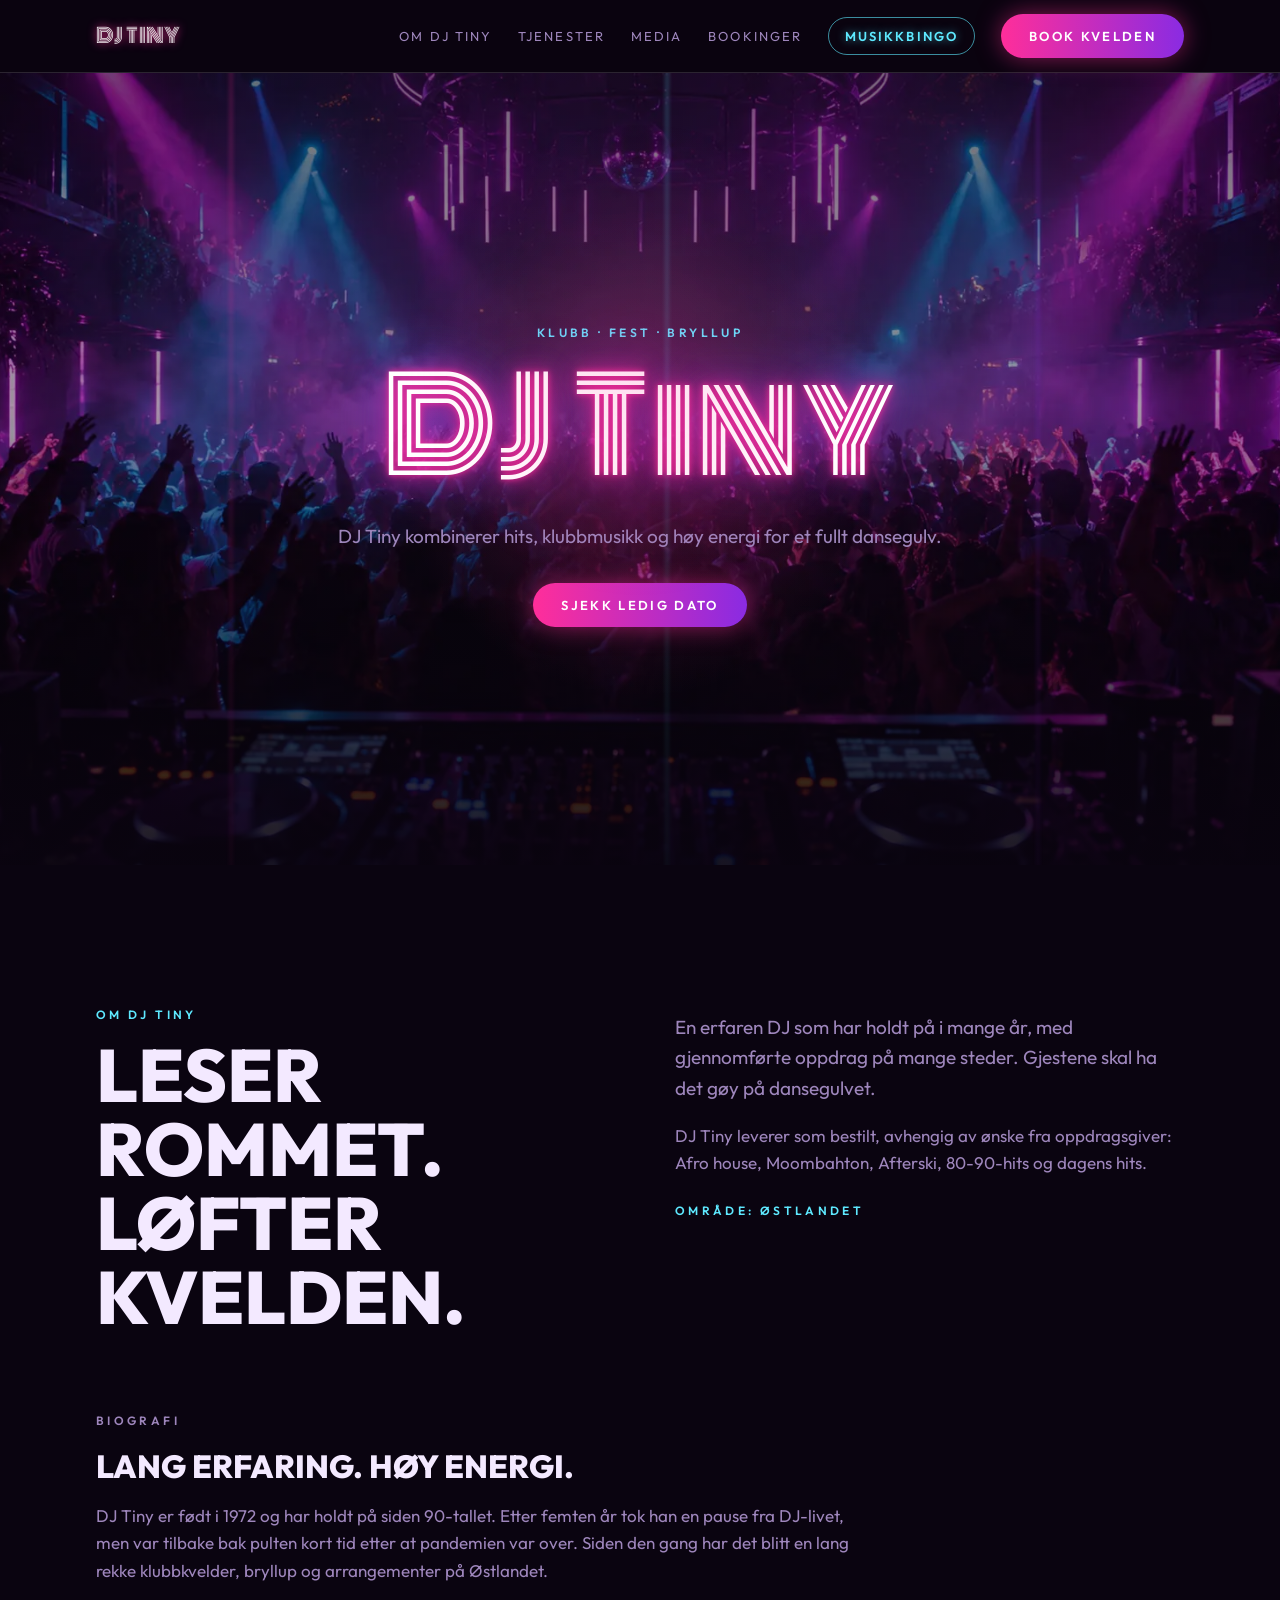
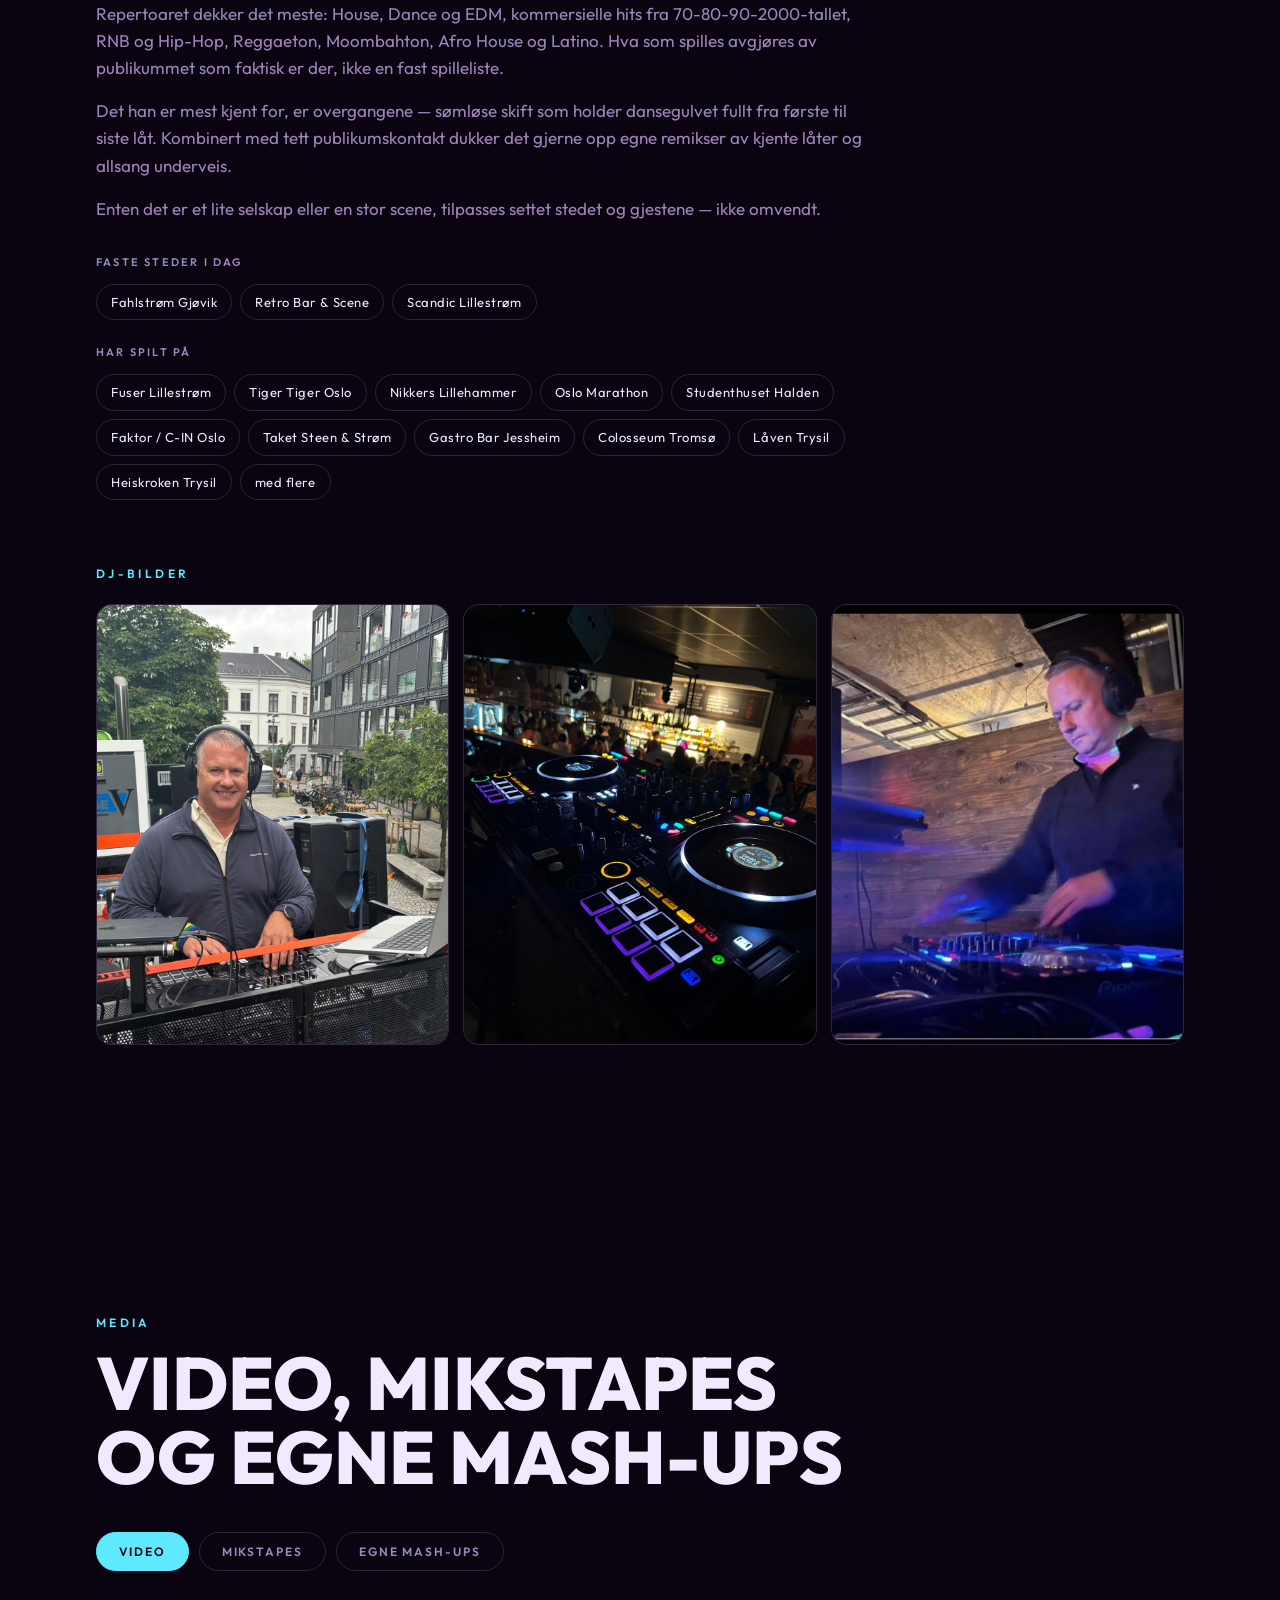
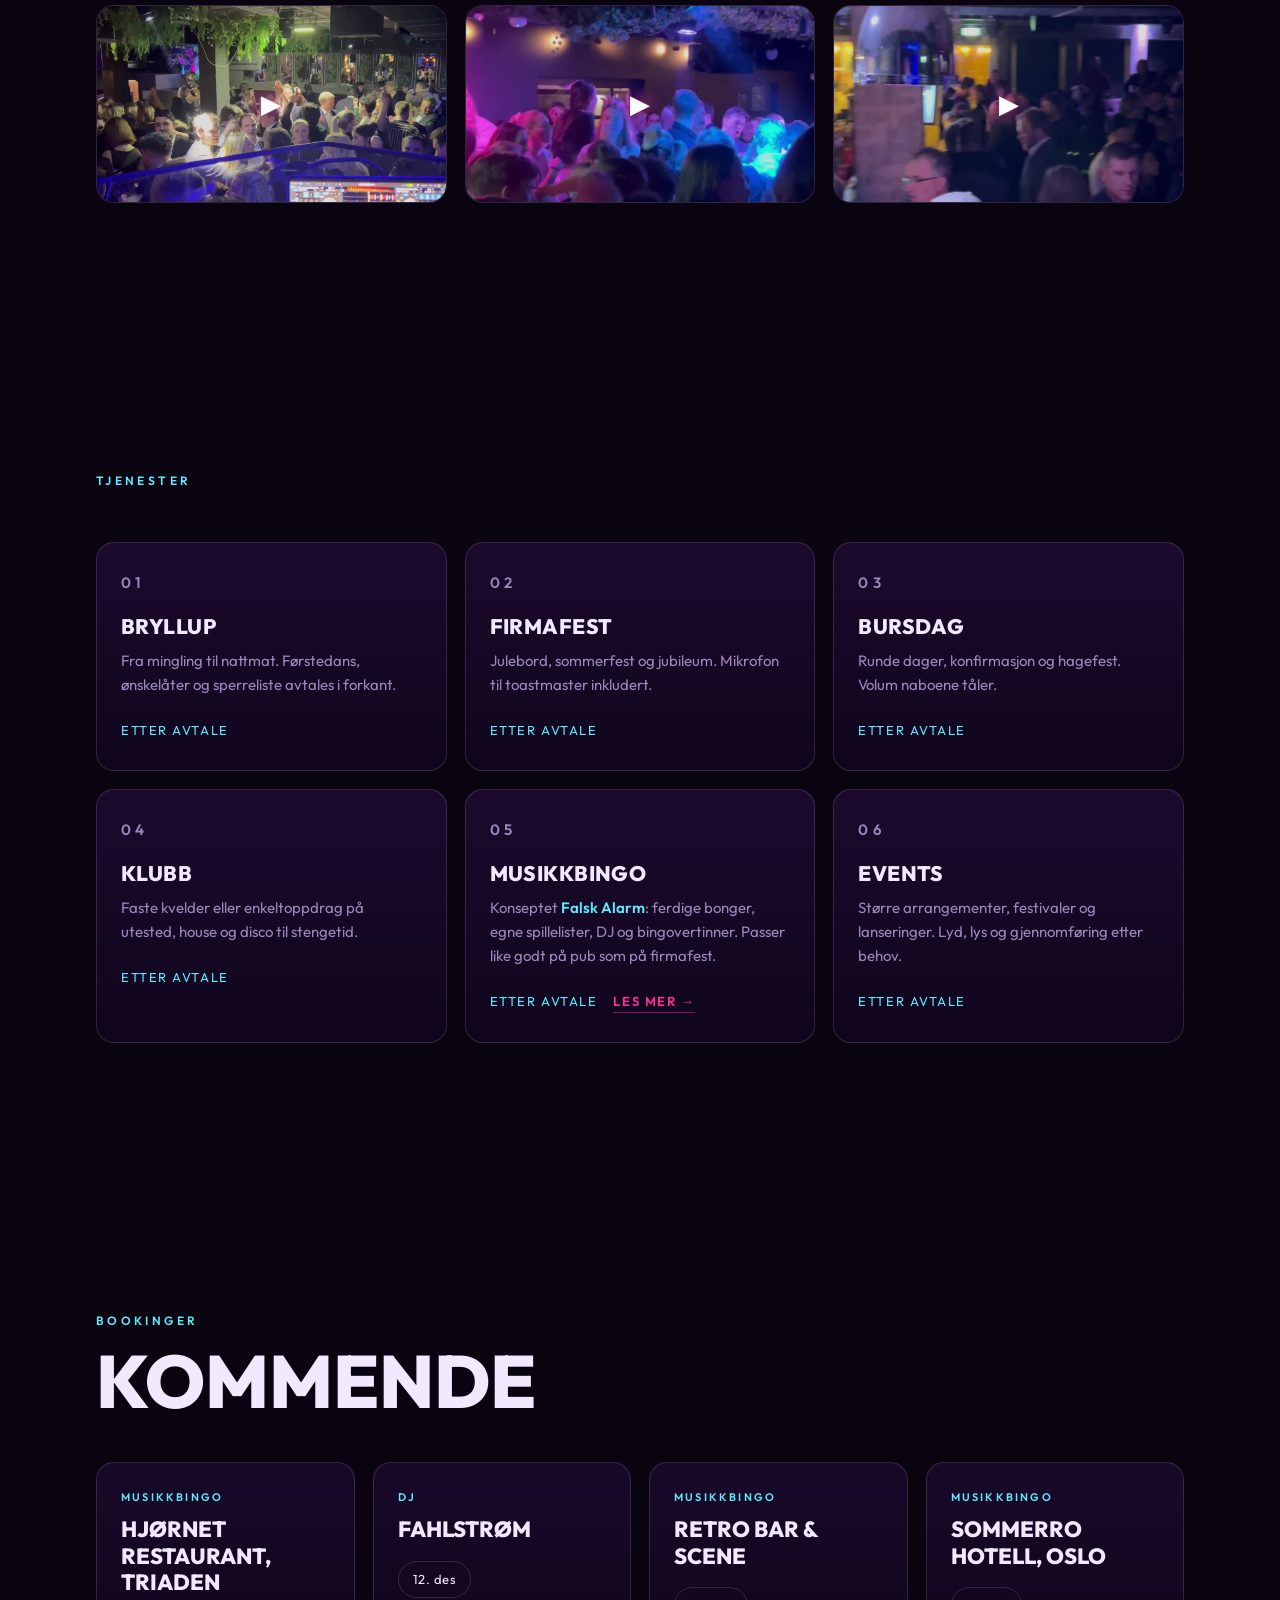
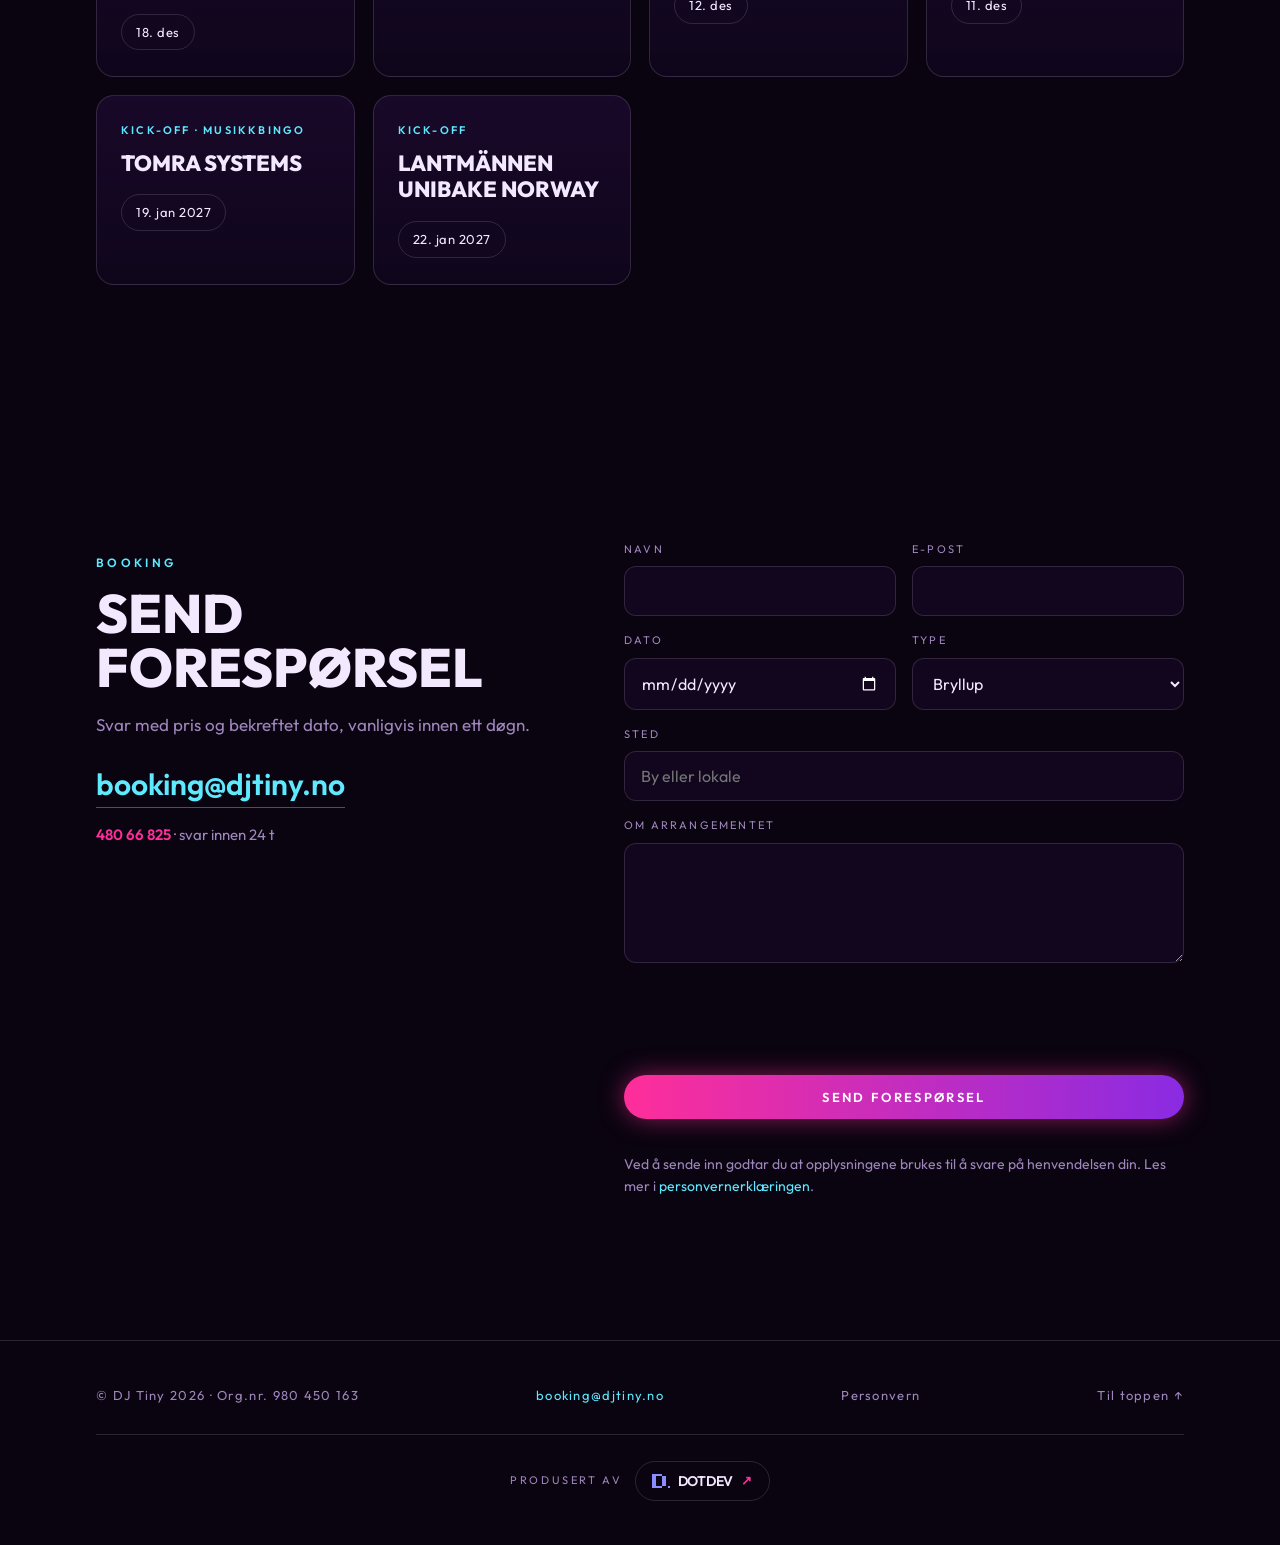
==== commit bda11699: "Bookinger: kick-off for Lantmännen Unibake Norway 22. januar 2027 Co-Authored-By: Claude Opus 5.5 <n" ====
--- a/index.html
+++ b/index.html
@@ -1449,6 +1449,15 @@
             </div>
             <span class="tid">–:–</span>
             <audio preload="metadata" src="lyd/mashup-2.mp3"></audio>
+          </article>
+
+          <article class="spor">
+            <button class="pb" type="button" aria-label="Spill av Superstar">▶</button>
+            <div class="spinfo"><span class="mt">Superstar<small>Jamelia</small></span>
+              <div class="bar"><i></i></div>
+            </div>
+            <span class="tid">–:–</span>
+            <audio preload="metadata" src="lyd/mashup-4.mp3"></audio>
           </article>
 
           <article class="spor">
@@ -1569,6 +1578,20 @@
             <span data-dato="2027-01-19">19. jan 2027</span>
           </div>
         </article>
+        <article class="sted">
+          <p class="stag">Kick-off</p>
+          <h3>Lantmännen Unibake Norway</h3>
+          <div class="chips">
+            <span data-dato="2027-01-22">22. jan 2027</span>
+          </div>
+        </article>
+        <article class="sted">
+          <p class="stag">Musikkbingo</p>
+          <h3>Lily Country Club, Strømmen Storsenter</h3>
+          <div class="chips">
+            <span data-dato="2026-11-14">14. nov</span>
+          </div>
+        </article>
       </div>
       <p class="mnote" id="datotom" hidden>Nye datoer kommer snart.</p>
     </div>
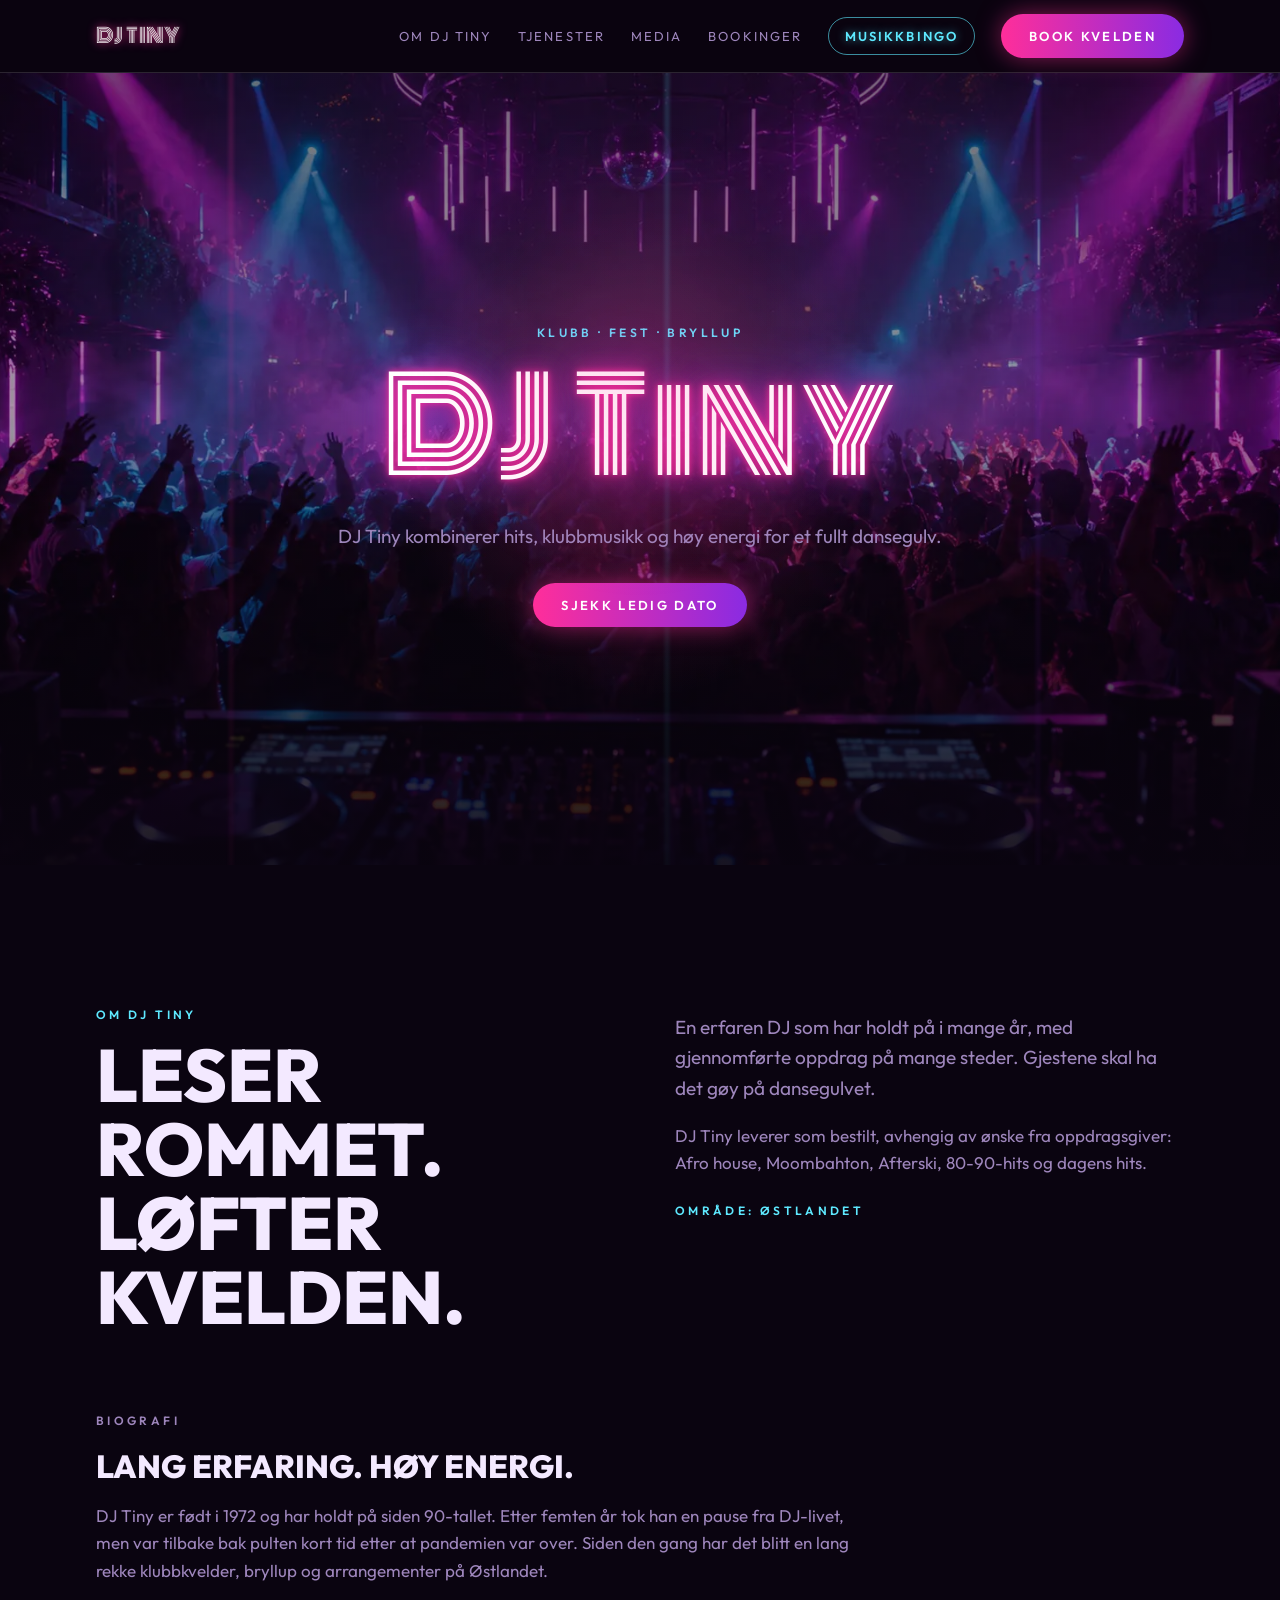
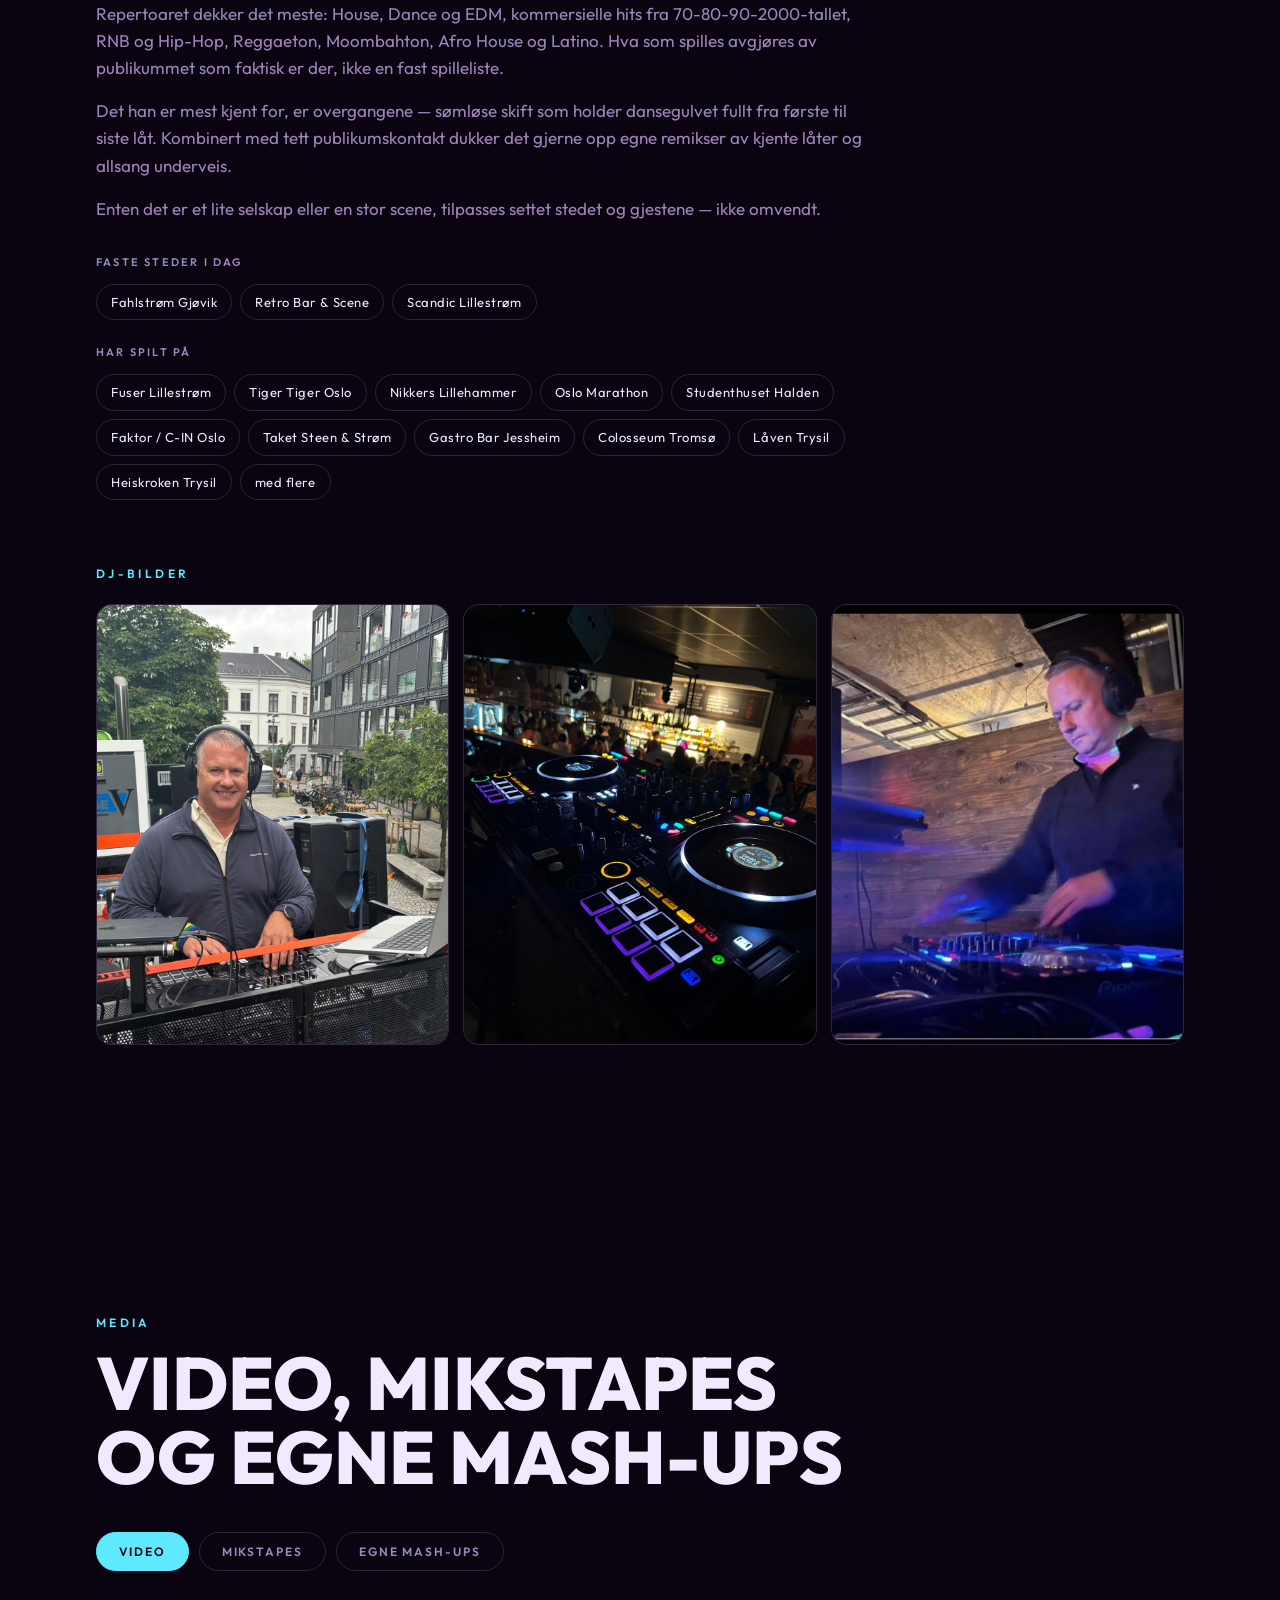
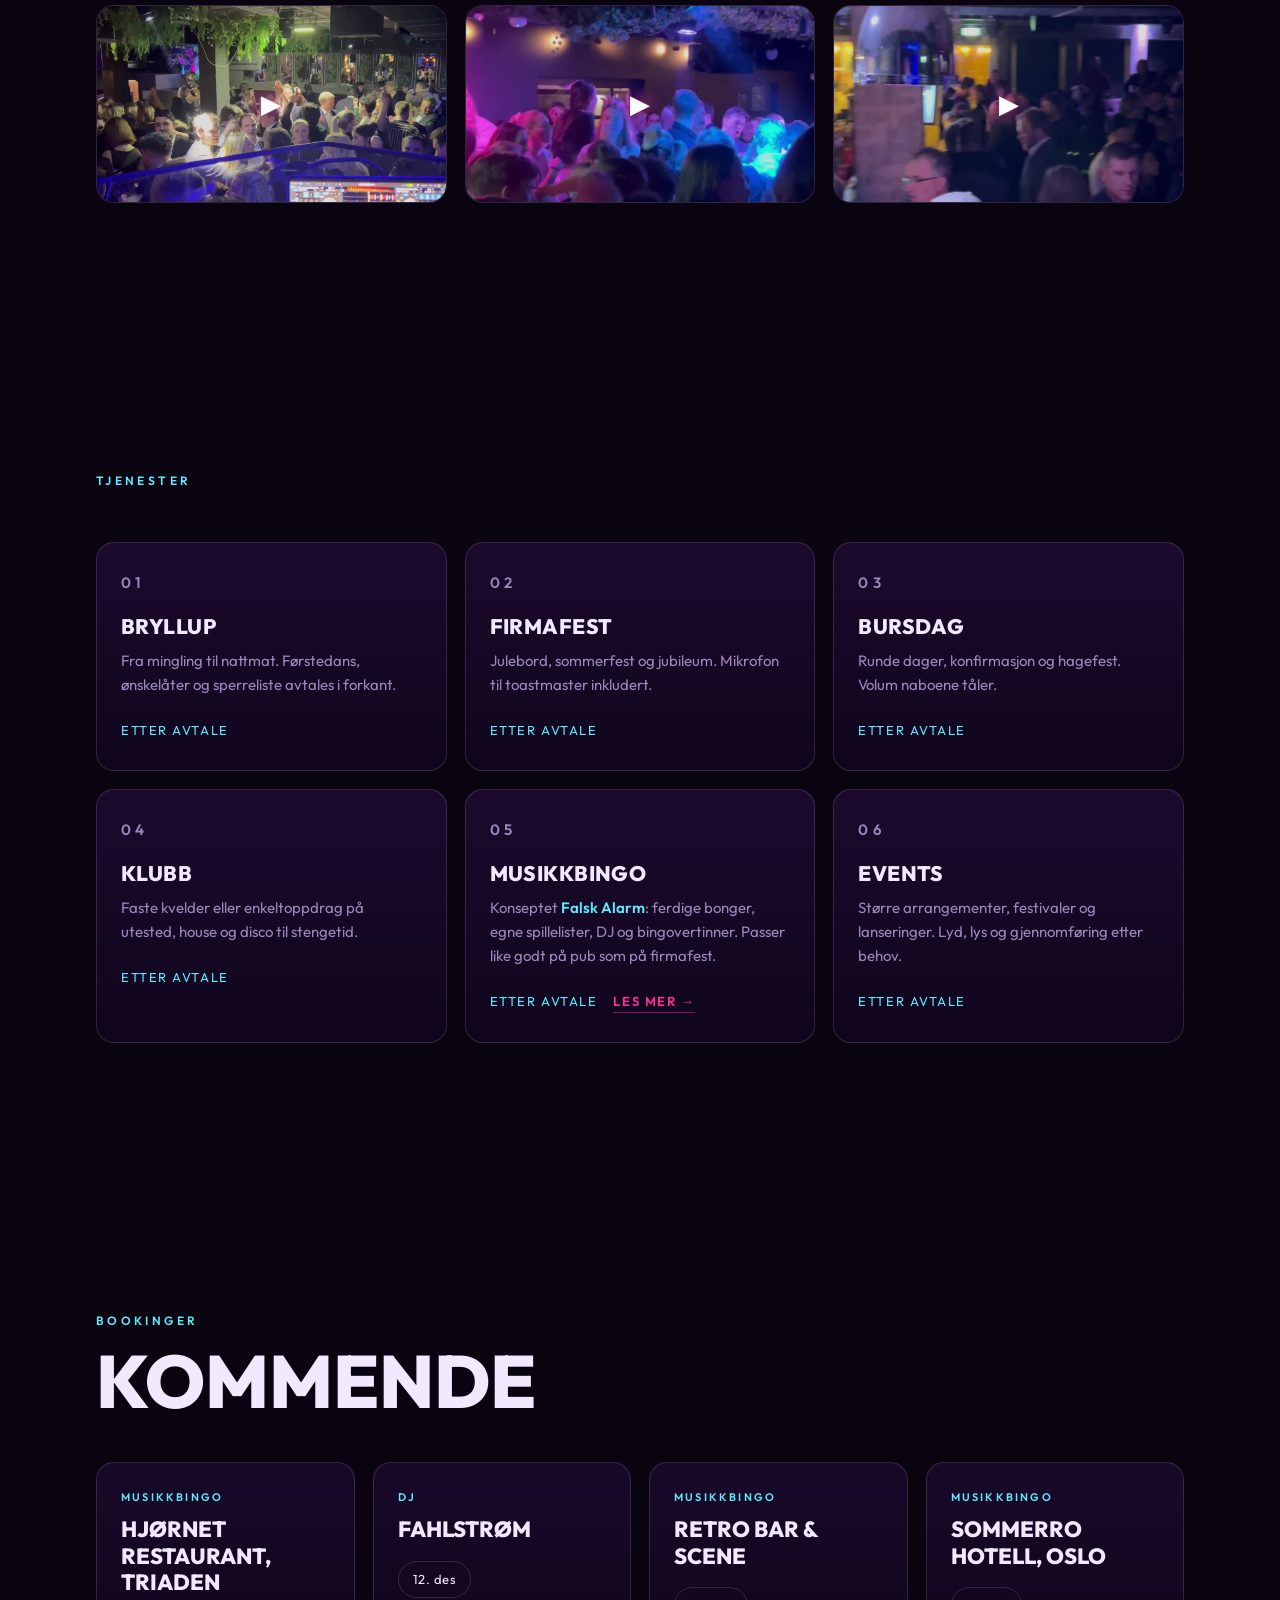
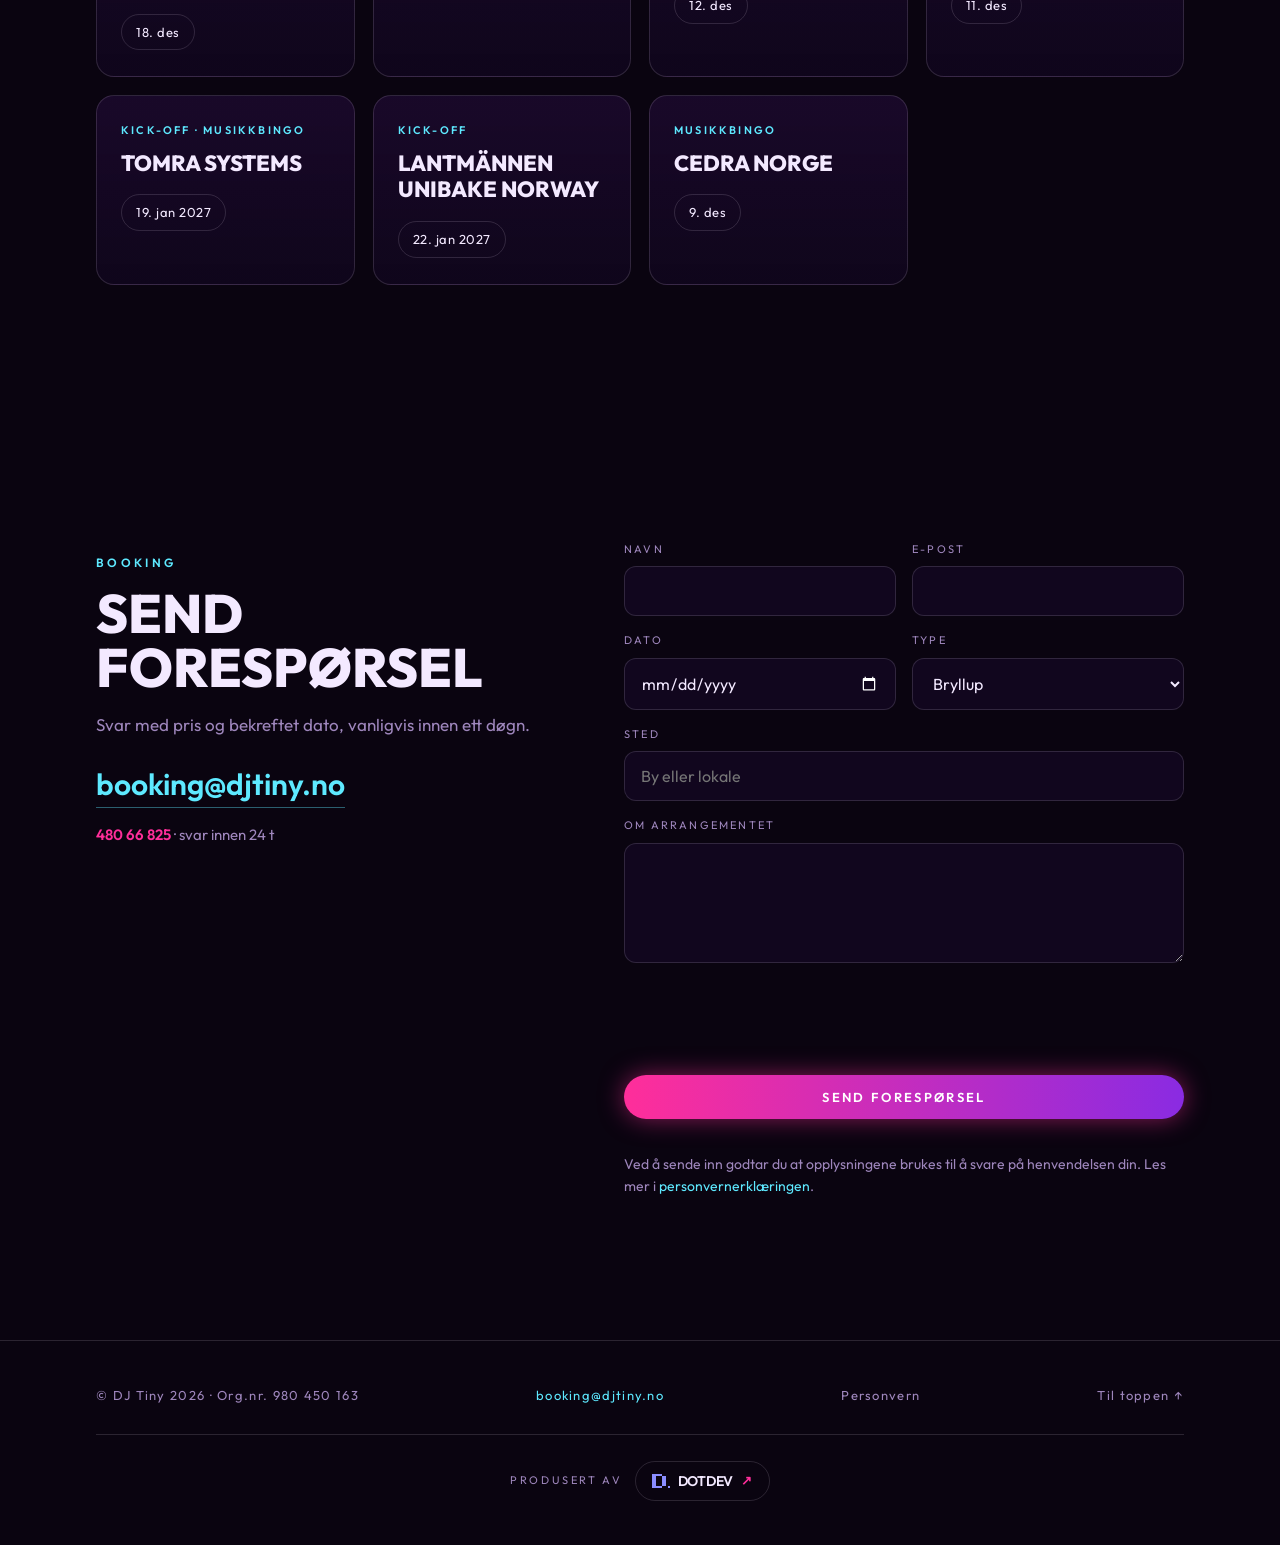
==== commit 3e453ab3: "Bookinger: musikkbingo for Cedra Norge 9. desember Co-Authored-By: Claude Opus 5.5 <noreply@anthropi" ====
--- a/index.html
+++ b/index.html
@@ -1592,6 +1592,13 @@
             <span data-dato="2026-11-14">14. nov</span>
           </div>
         </article>
+        <article class="sted">
+          <p class="stag">Musikkbingo</p>
+          <h3>Cedra Norge</h3>
+          <div class="chips">
+            <span data-dato="2026-12-09">9. des</span>
+          </div>
+        </article>
       </div>
       <p class="mnote" id="datotom" hidden>Nye datoer kommer snart.</p>
     </div>
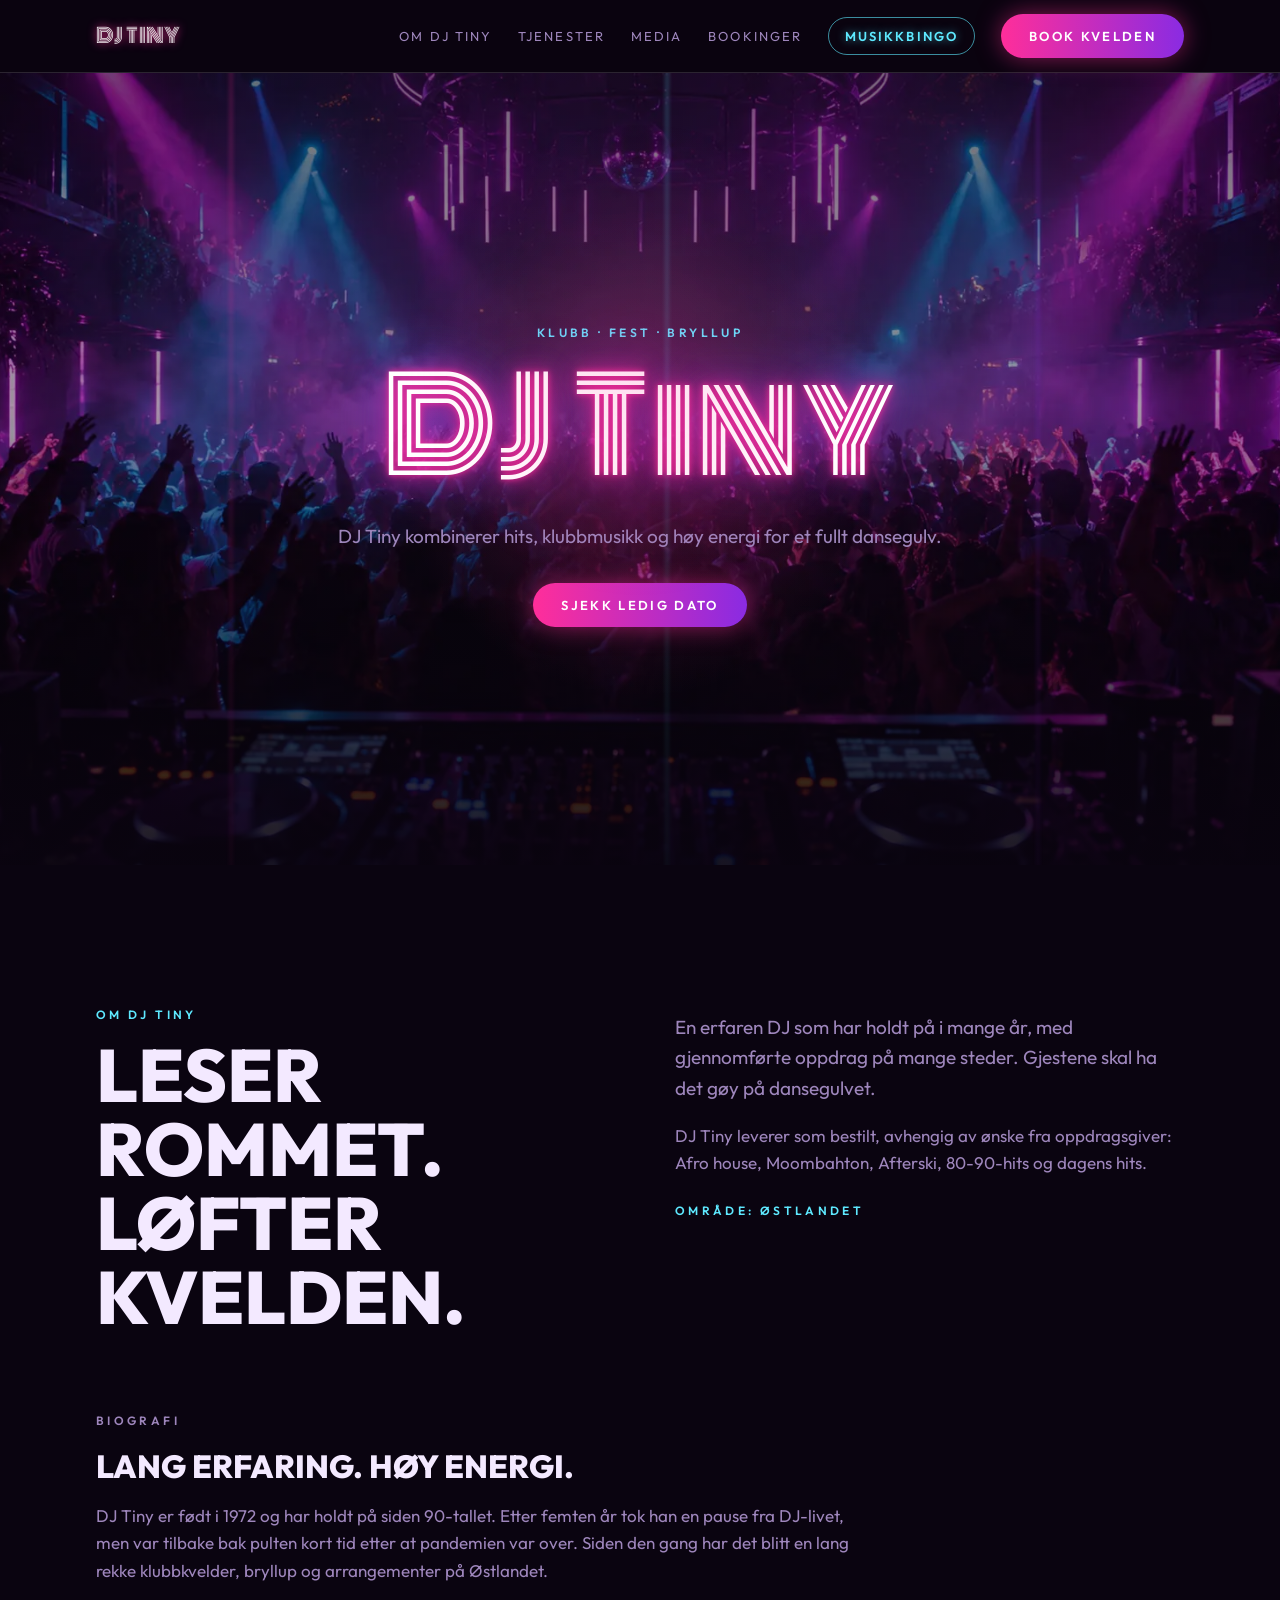
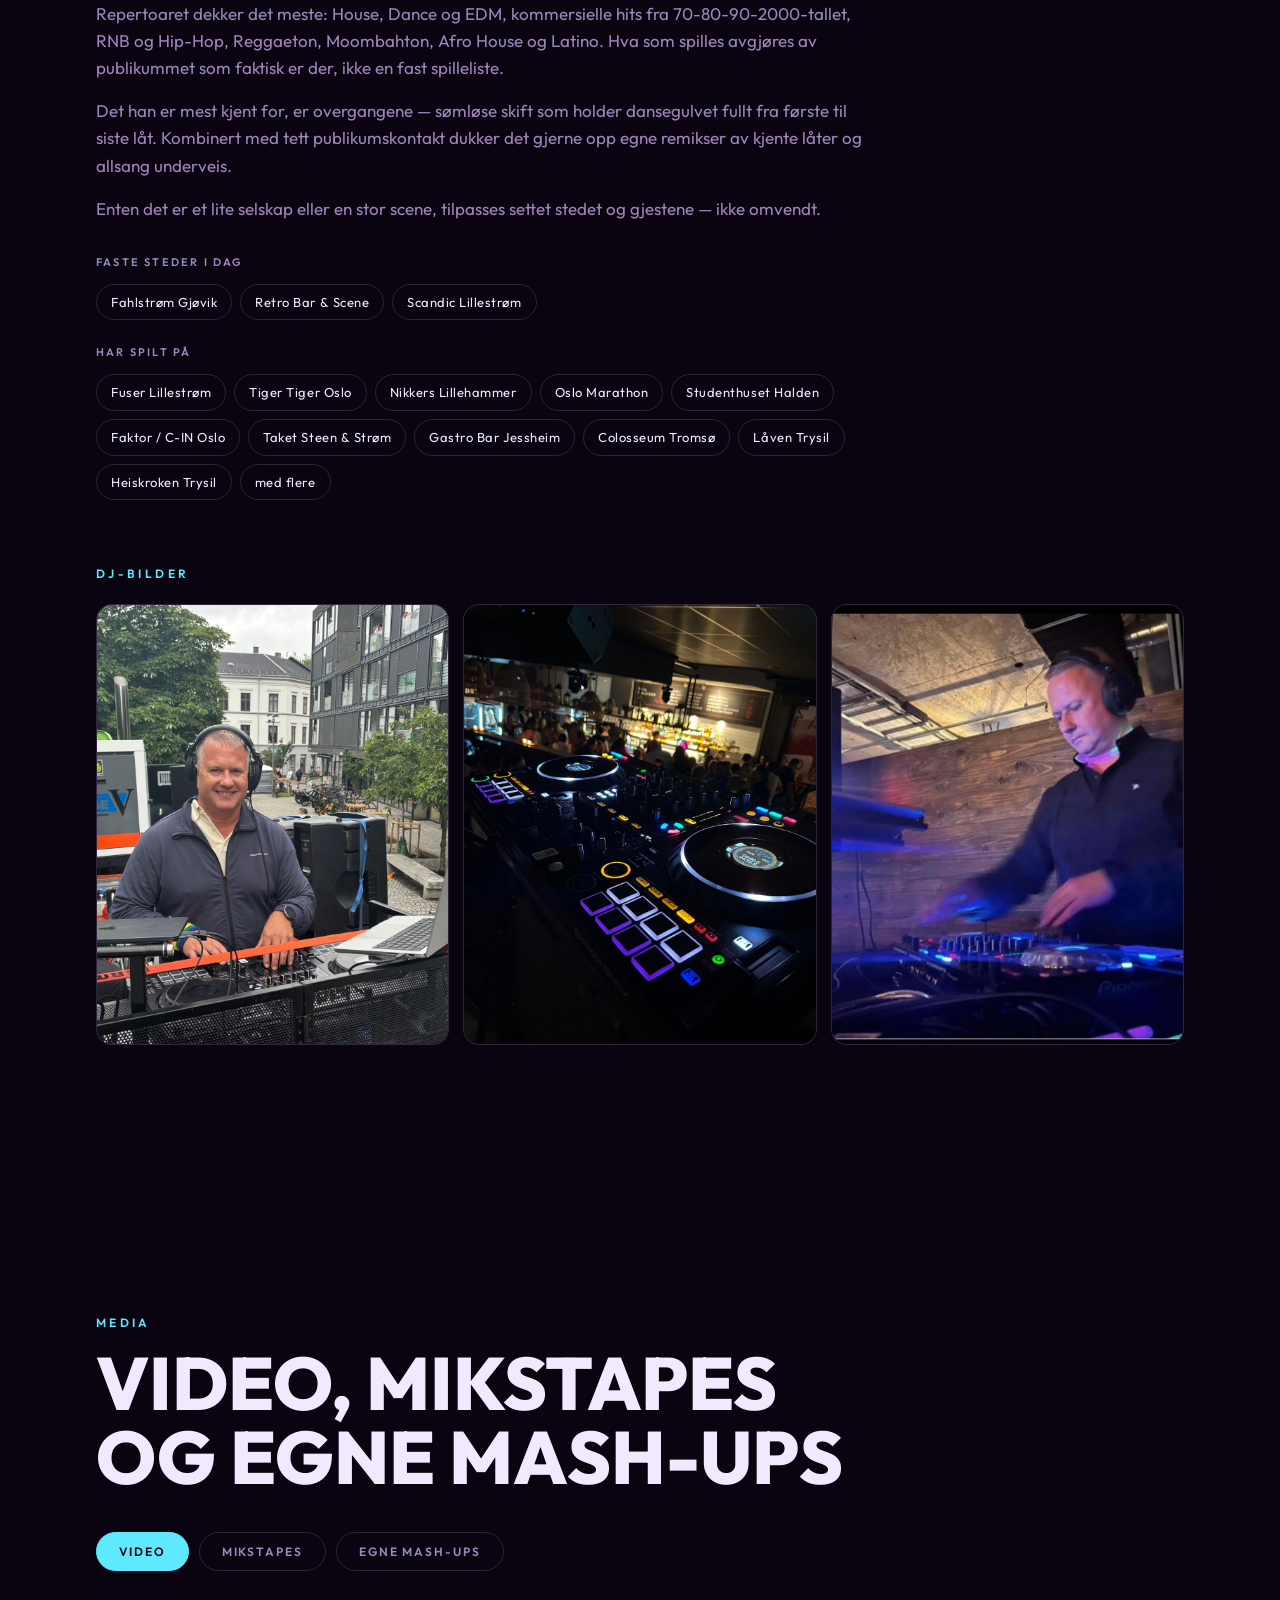
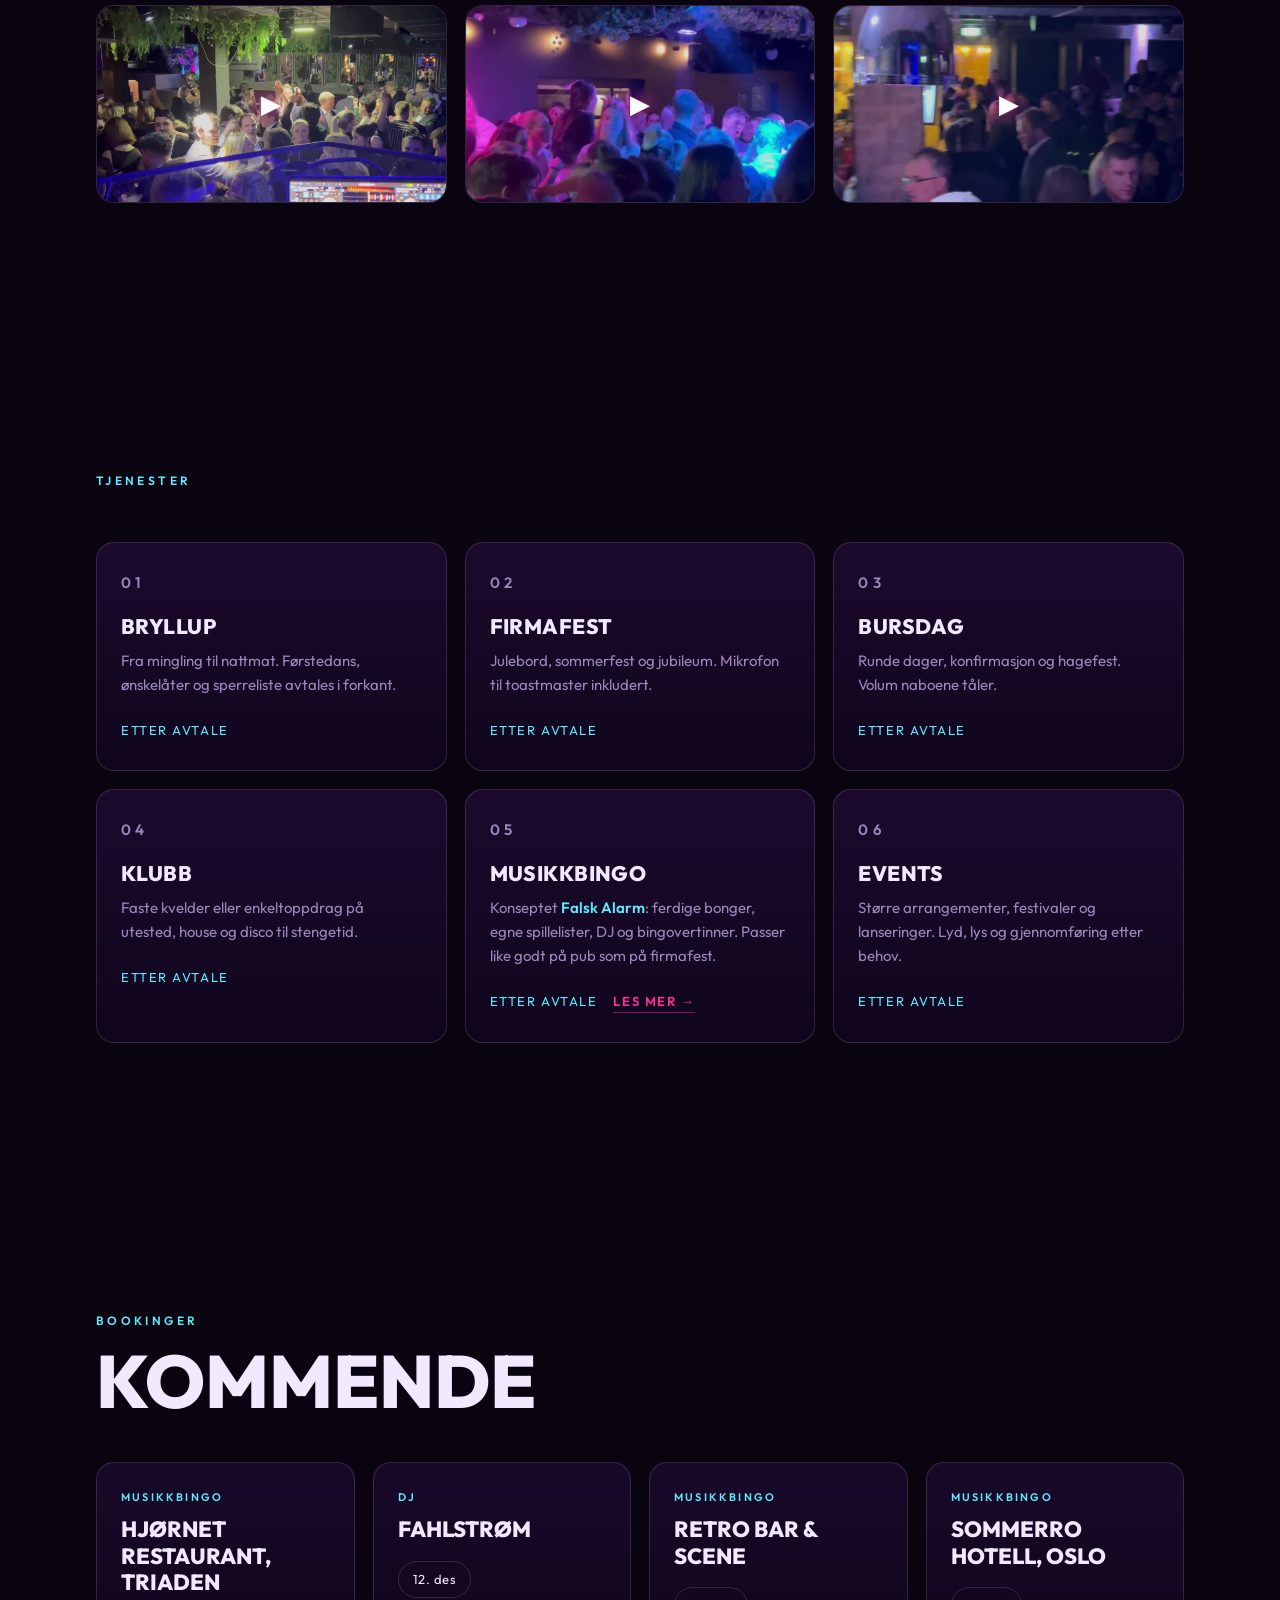
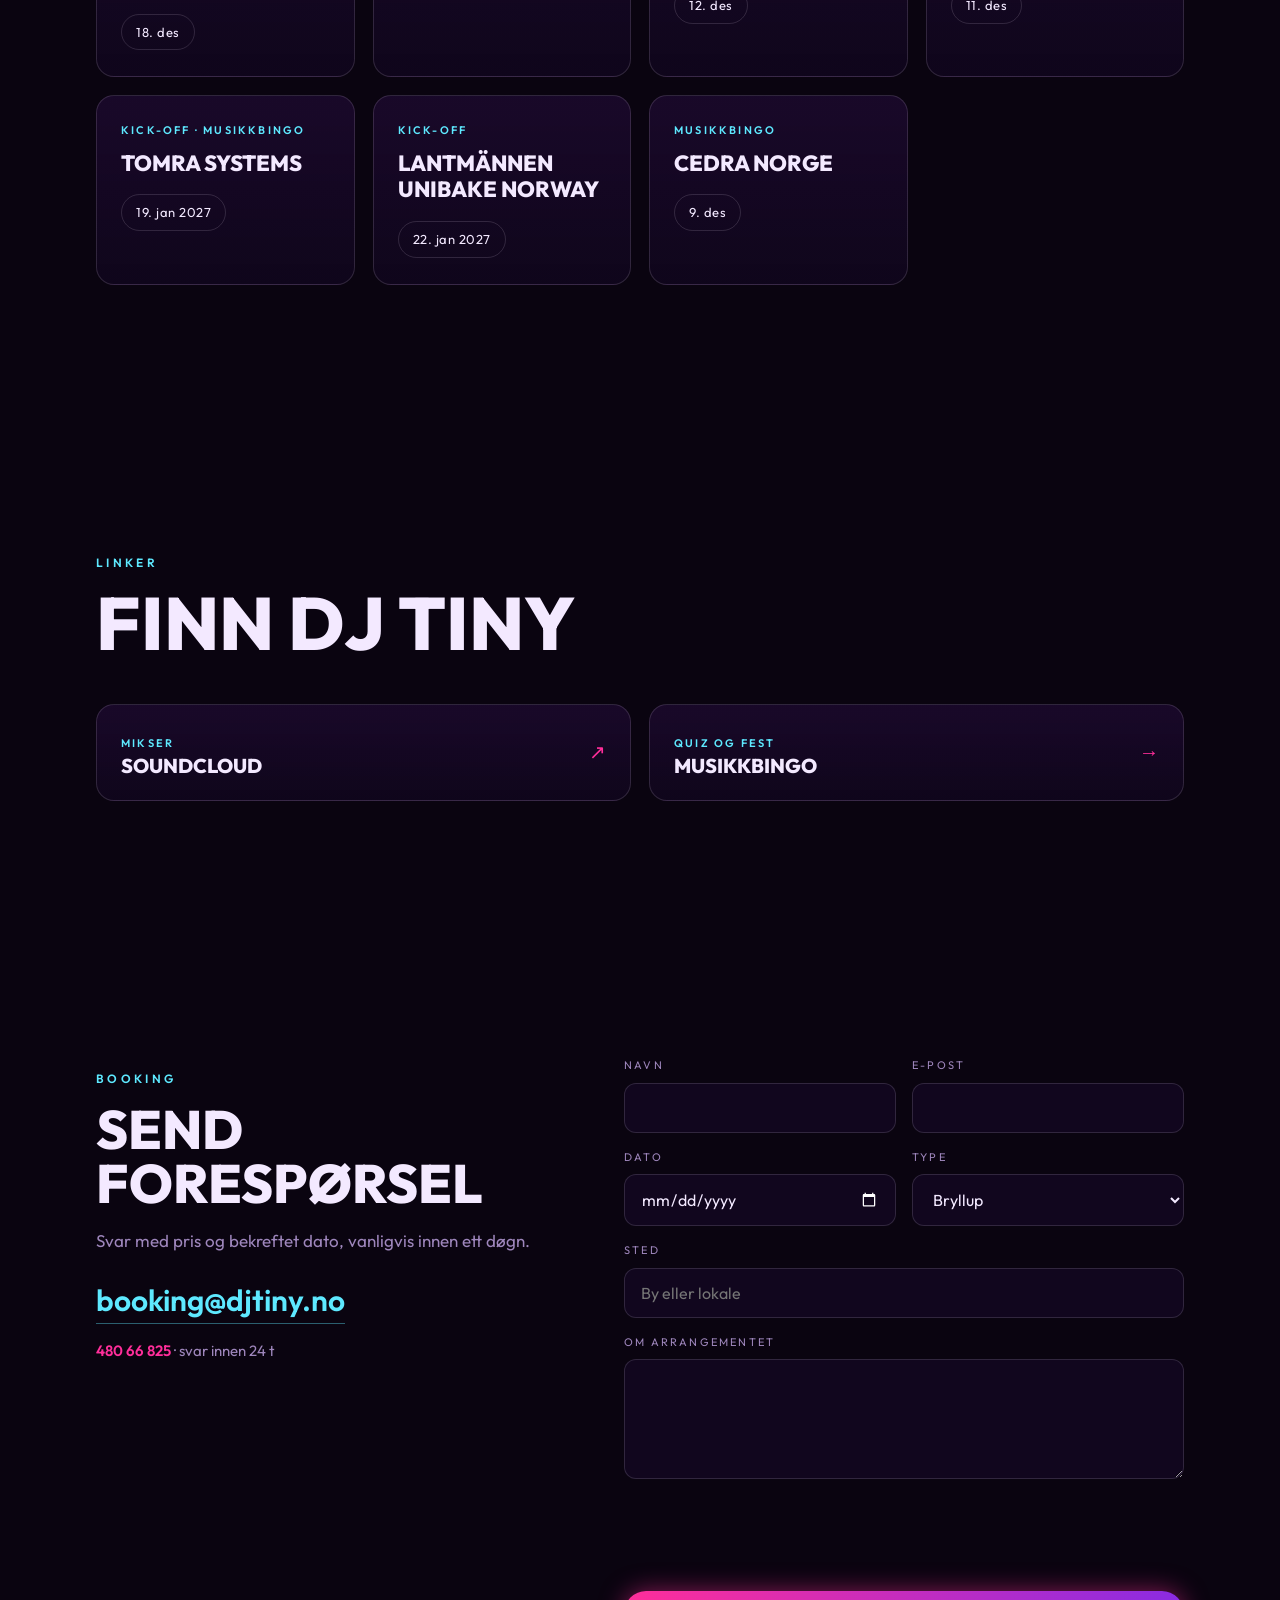
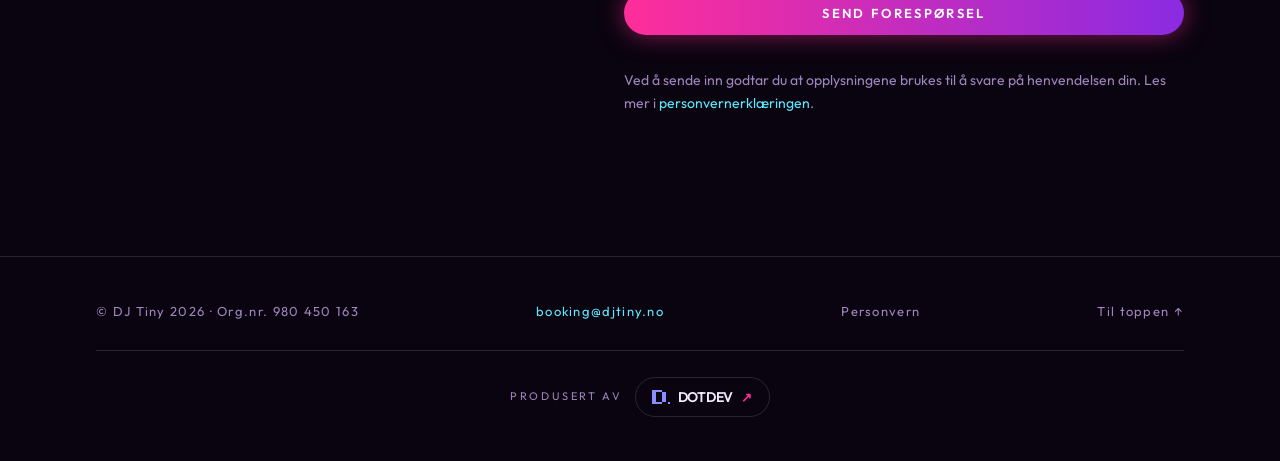
==== commit 7ae7f397: "Ny seksjon «Linker» på forsiden med kort til andre sider Starter med SoundCloud og Musikkbingo. Nye " ====
--- a/index.html
+++ b/index.html
@@ -951,6 +951,50 @@
       border-radius: 999px;
       padding: 7px 14px;
       white-space: nowrap
+    }
+
+    /* linker: kort som går videre til andre sider */
+    .lenker {
+      display: grid;
+      grid-template-columns: repeat(auto-fit, minmax(230px, 1fr));
+      gap: 18px;
+      margin-top: 44px
+    }
+
+    .lenke {
+      display: flex;
+      align-items: center;
+      justify-content: space-between;
+      gap: 16px;
+      border: 1px solid var(--line);
+      border-radius: 18px;
+      padding: 22px 24px;
+      background: linear-gradient(180deg, rgba(138, 43, 226, .12), rgba(20, 8, 37, .55));
+      color: var(--text);
+      text-decoration: none;
+      transition: border-color .3s, transform .3s
+    }
+
+    .lenke:hover,
+    .lenke:focus-visible {
+      border-color: var(--pink);
+      transform: translateY(-4px)
+    }
+
+    .lenke .stag {
+      margin-bottom: 6px
+    }
+
+    .lenke strong {
+      display: block;
+      font: 800 clamp(17px, 2vw, 20px)/1.2 "Outfit", sans-serif;
+      text-transform: uppercase
+    }
+
+    .lenke .pil {
+      font-size: 20px;
+      color: var(--pink);
+      flex-shrink: 0
     }
 
     .book {
@@ -1604,6 +1648,24 @@
     </div>
   </section>
 
+  <section id="linker">
+    <div class="wrap">
+      <p class="tag">Linker</p>
+      <h2 class="big">Finn DJ Tiny</h2>
+      <!-- Ny link: kopier ett <a class="lenke">-kort. Lenker til andre nettsteder får target="_blank" rel="noopener" og pilen ↗ -->
+      <div class="lenker">
+        <a class="lenke" href="https://soundcloud.com/glenn-krantz" target="_blank" rel="noopener">
+          <span><span class="stag">Mikser</span><strong>SoundCloud</strong></span>
+          <span class="pil" aria-hidden="true">↗</span>
+        </a>
+        <a class="lenke" href="musikkbingo.html">
+          <span><span class="stag">Quiz og fest</span><strong>Musikkbingo</strong></span>
+          <span class="pil" aria-hidden="true">→</span>
+        </a>
+      </div>
+    </div>
+  </section>
+
   <section id="book">
     <div class="wrap book">
       <div>
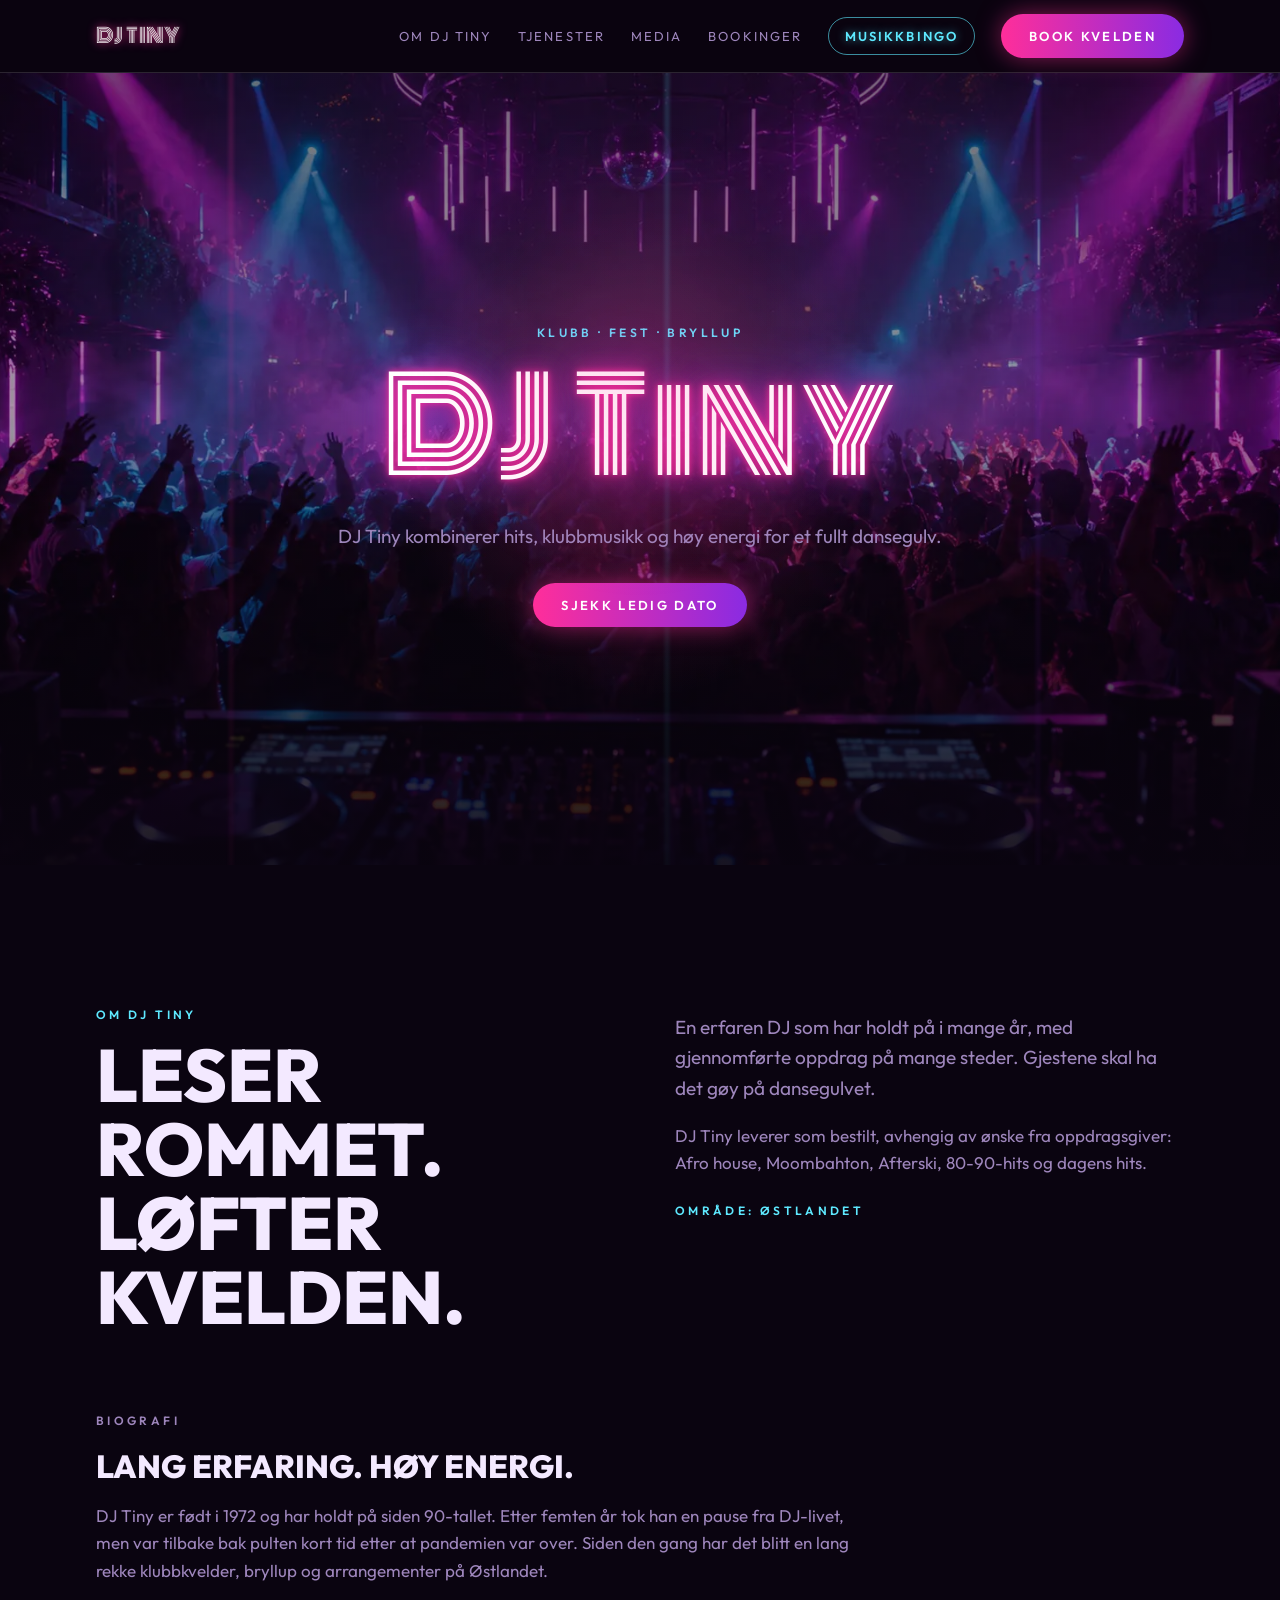
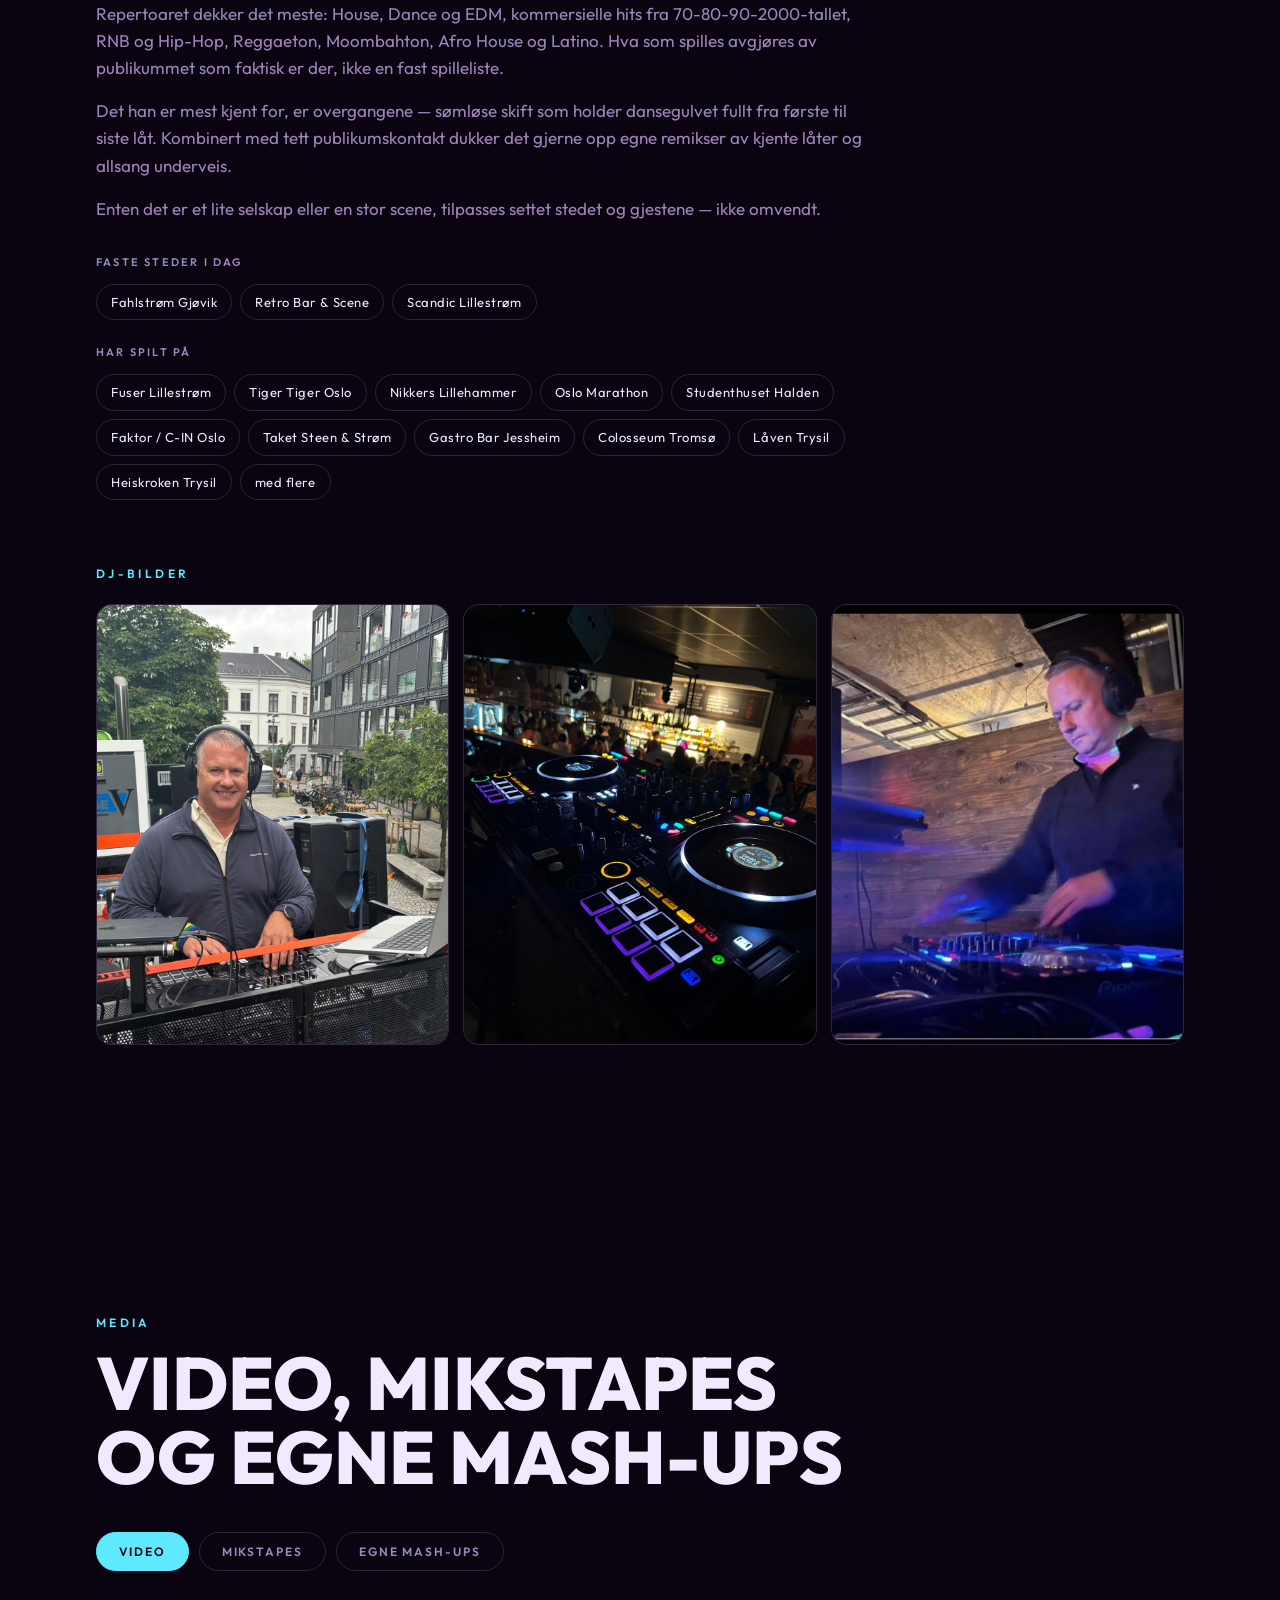
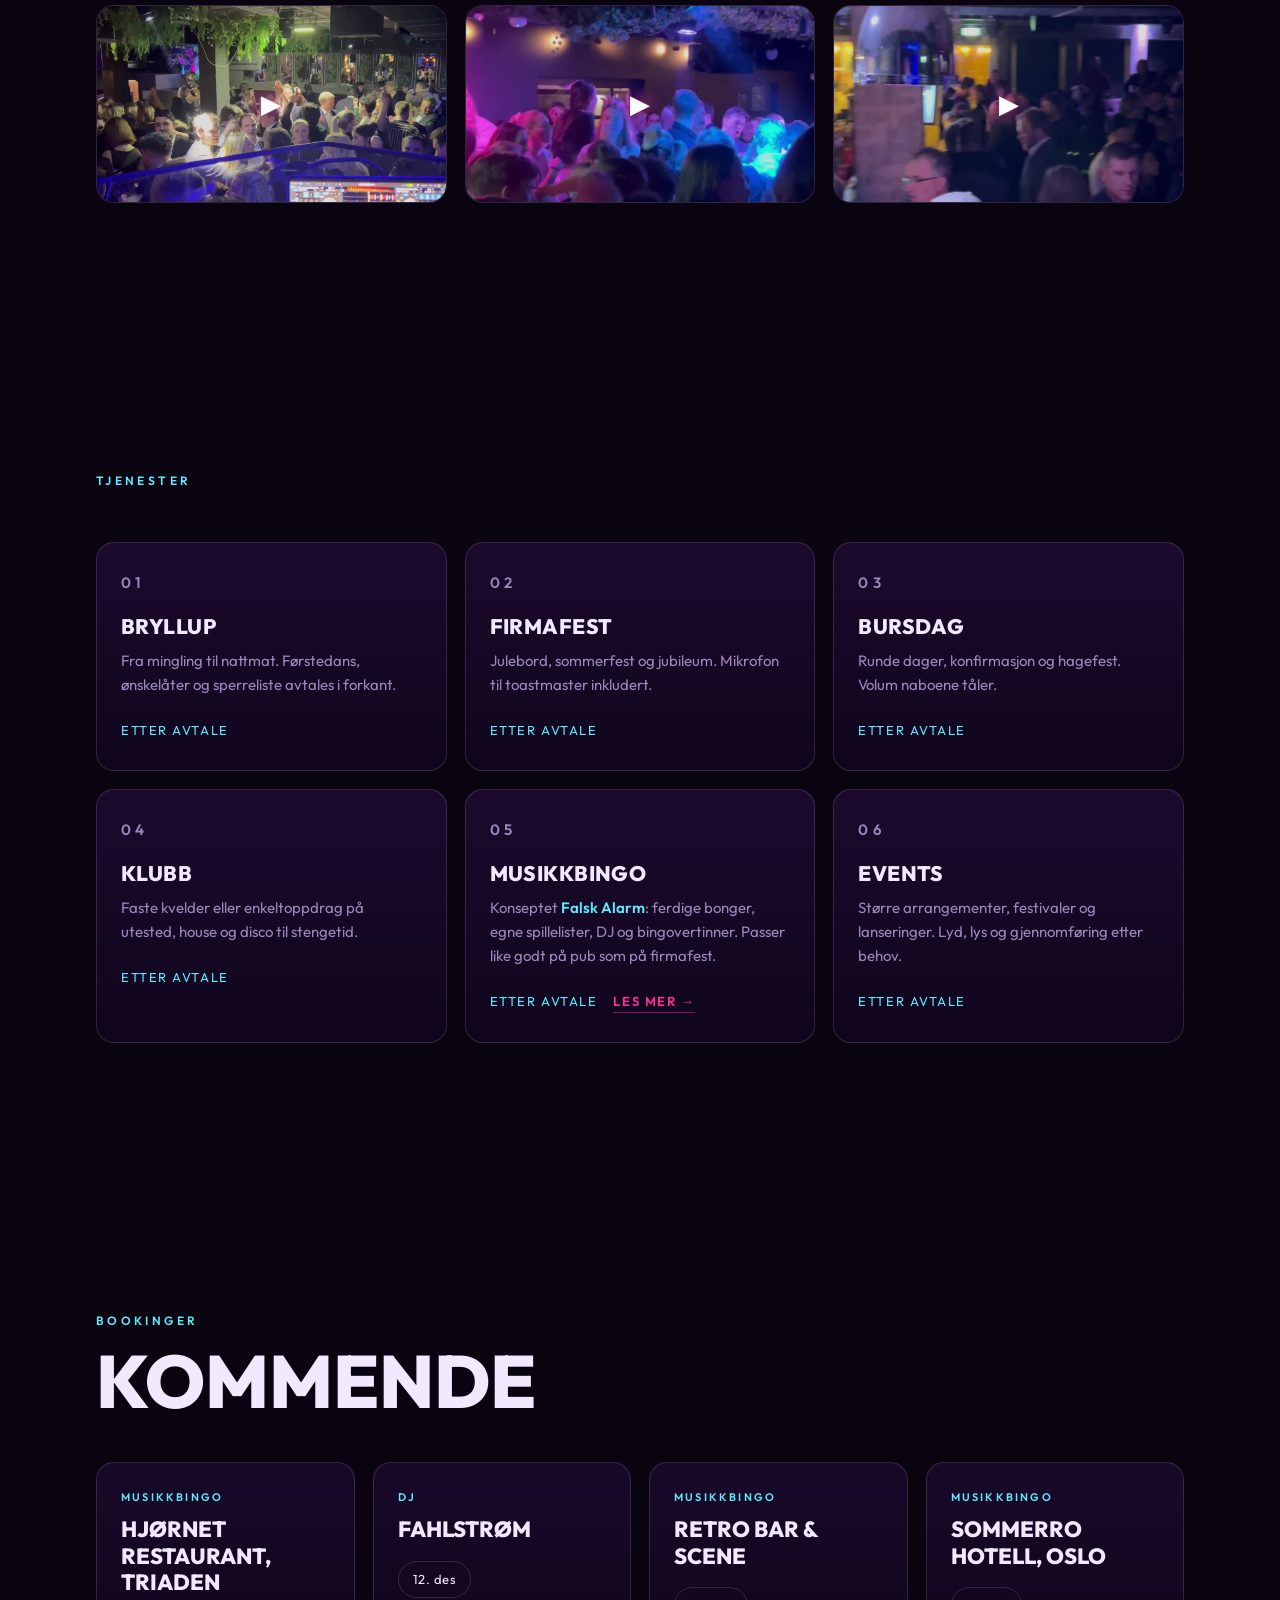
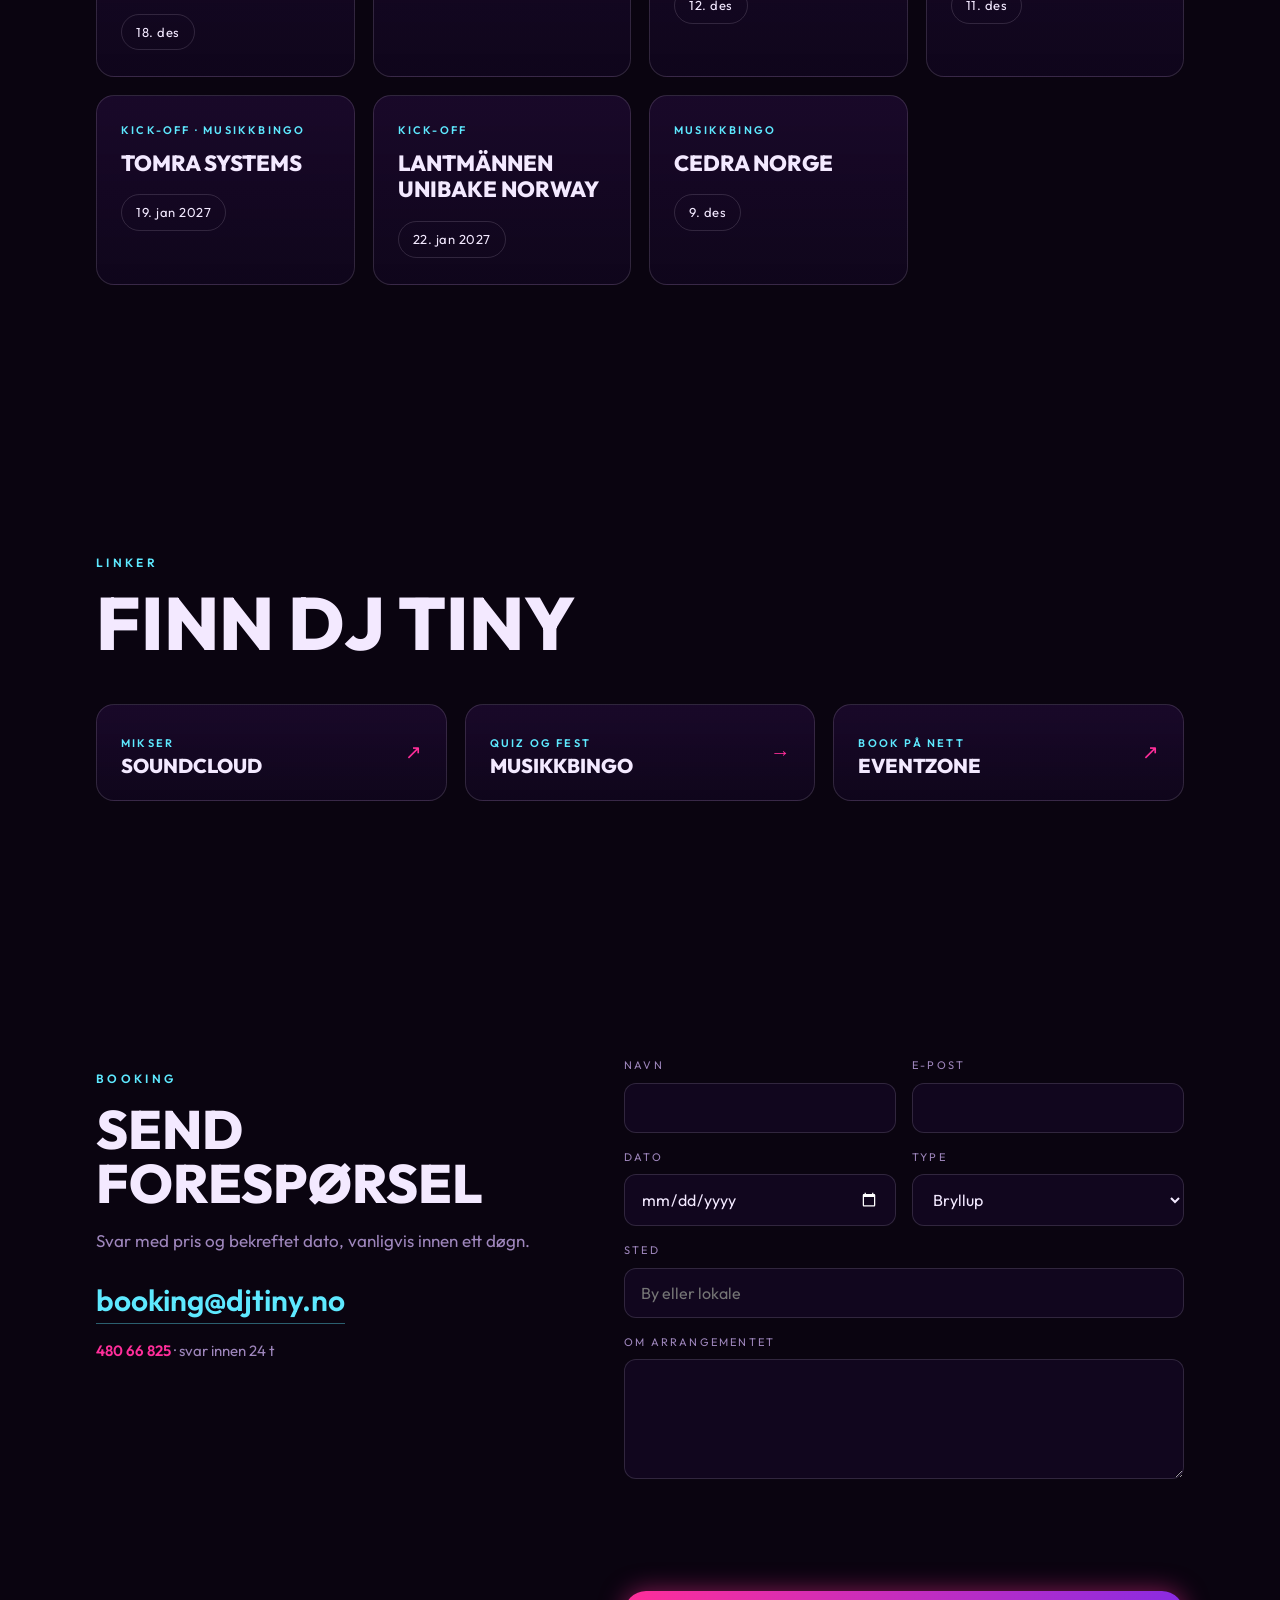
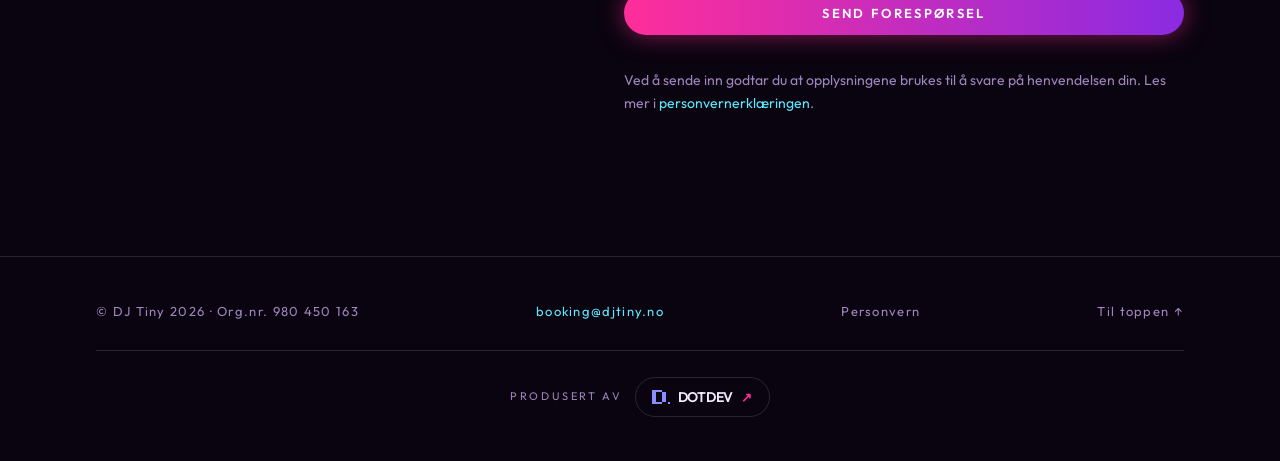
==== commit 05ff1b52: "Linker: Eventzone (book DJ Tiny på nett) Co-Authored-By: Claude Opus 5.5 <noreply@anthropic.com>" ====
--- a/index.html
+++ b/index.html
@@ -1662,6 +1662,10 @@
           <span><span class="stag">Quiz og fest</span><strong>Musikkbingo</strong></span>
           <span class="pil" aria-hidden="true">→</span>
         </a>
+        <a class="lenke" href="https://eventzone.no/dj-tiny" target="_blank" rel="noopener">
+          <span><span class="stag">Book på nett</span><strong>Eventzone</strong></span>
+          <span class="pil" aria-hidden="true">↗</span>
+        </a>
       </div>
     </div>
   </section>
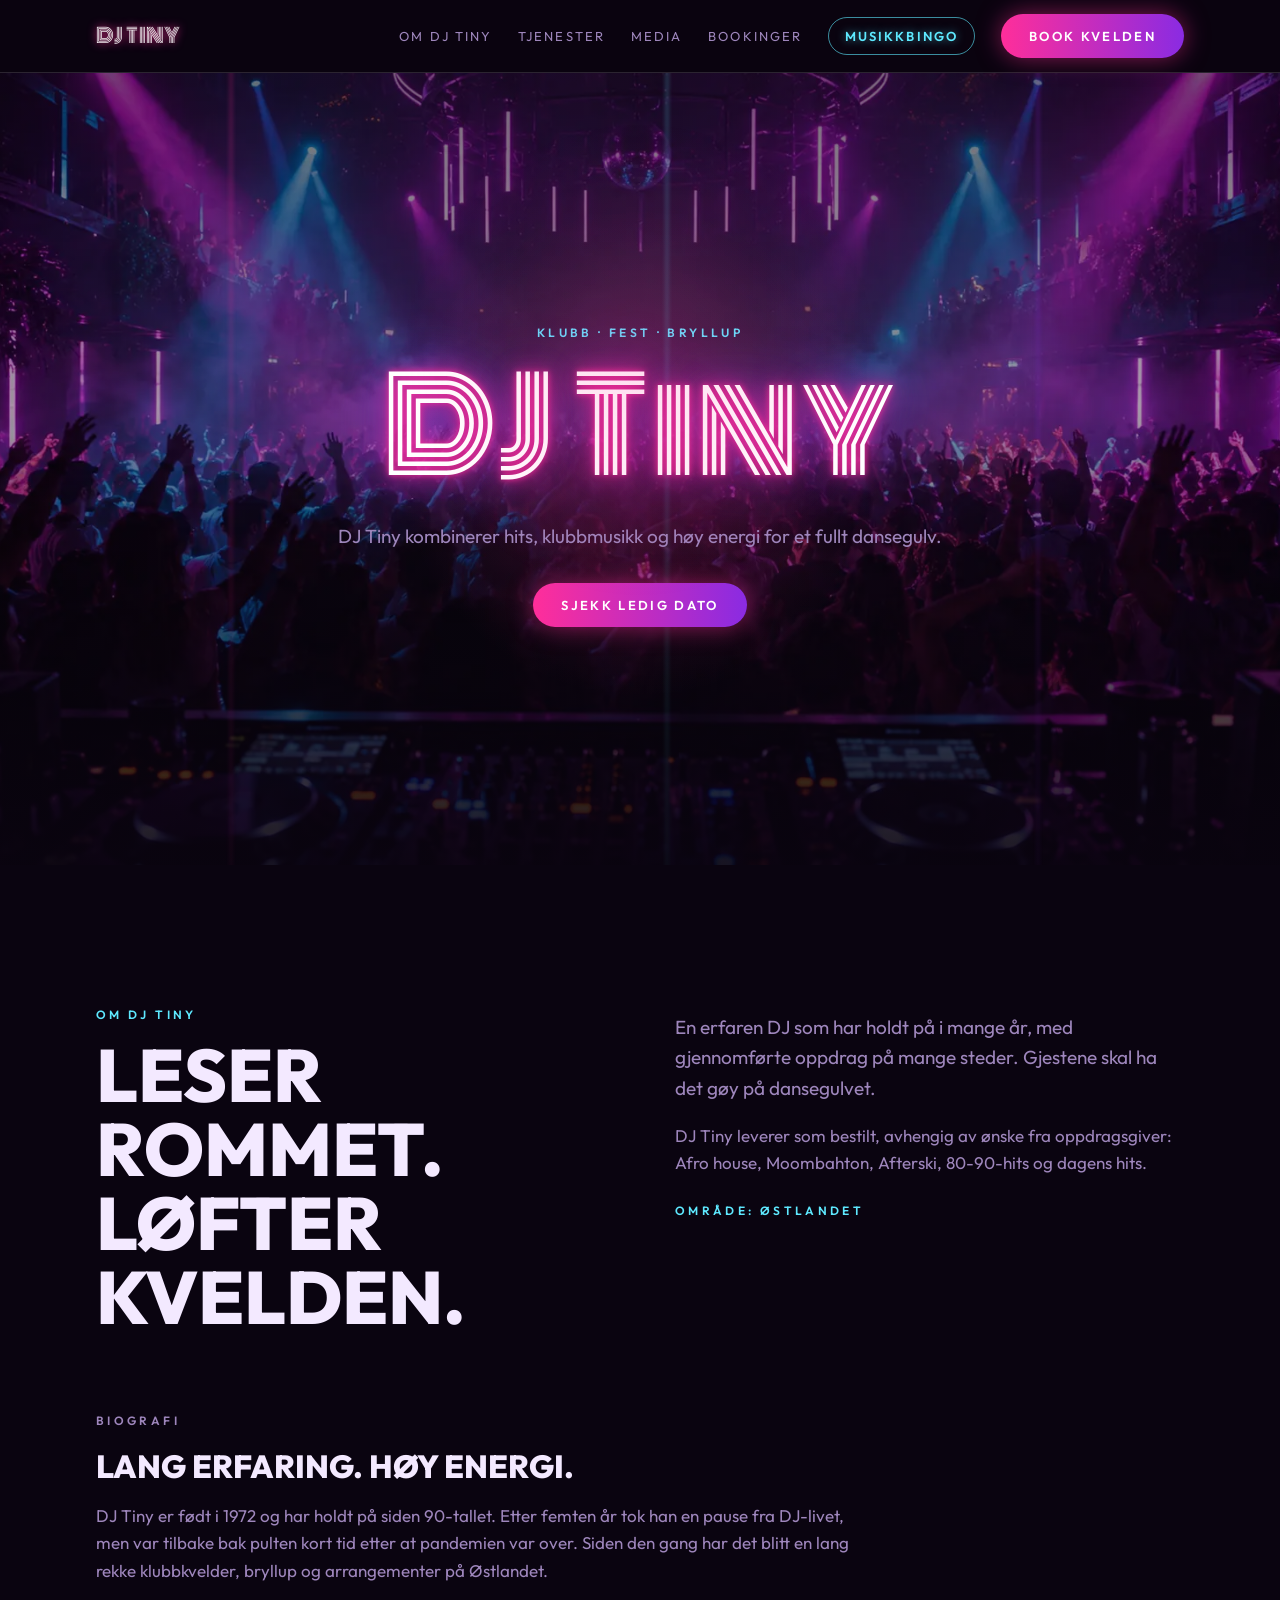
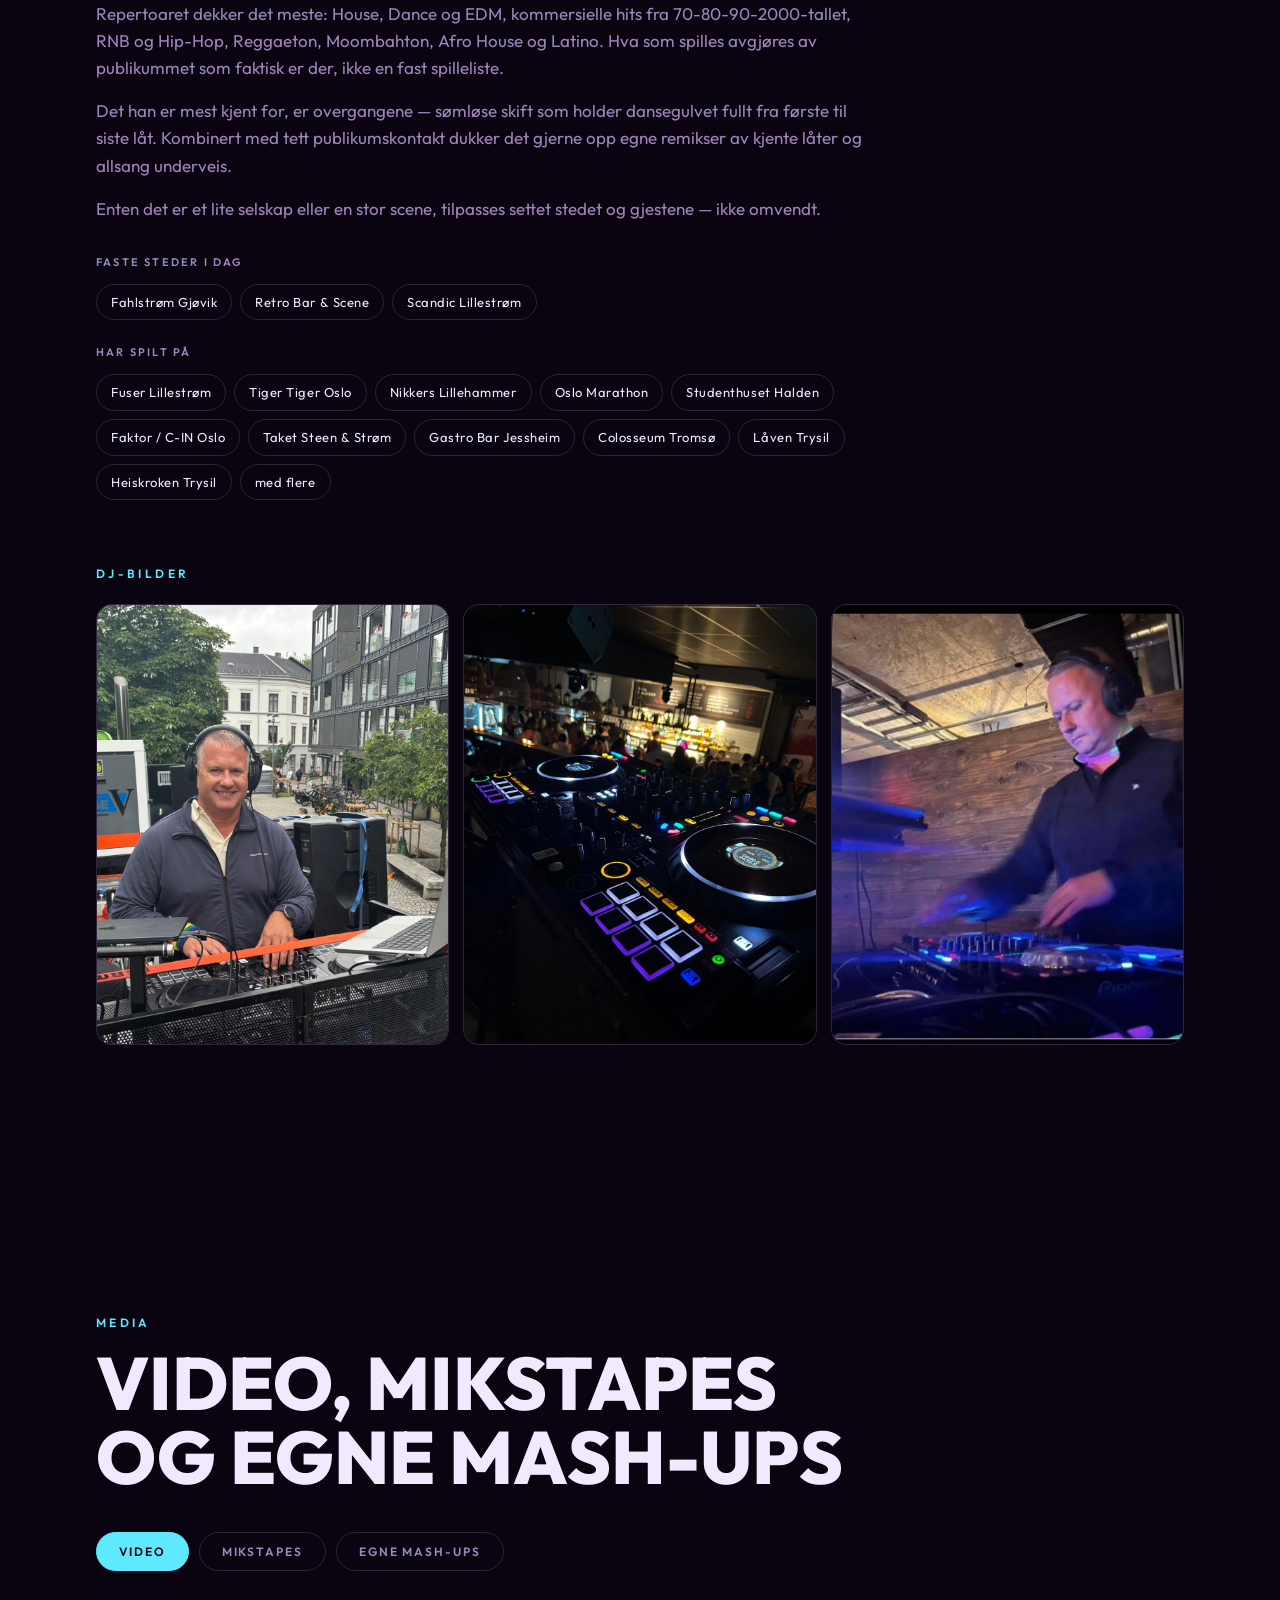
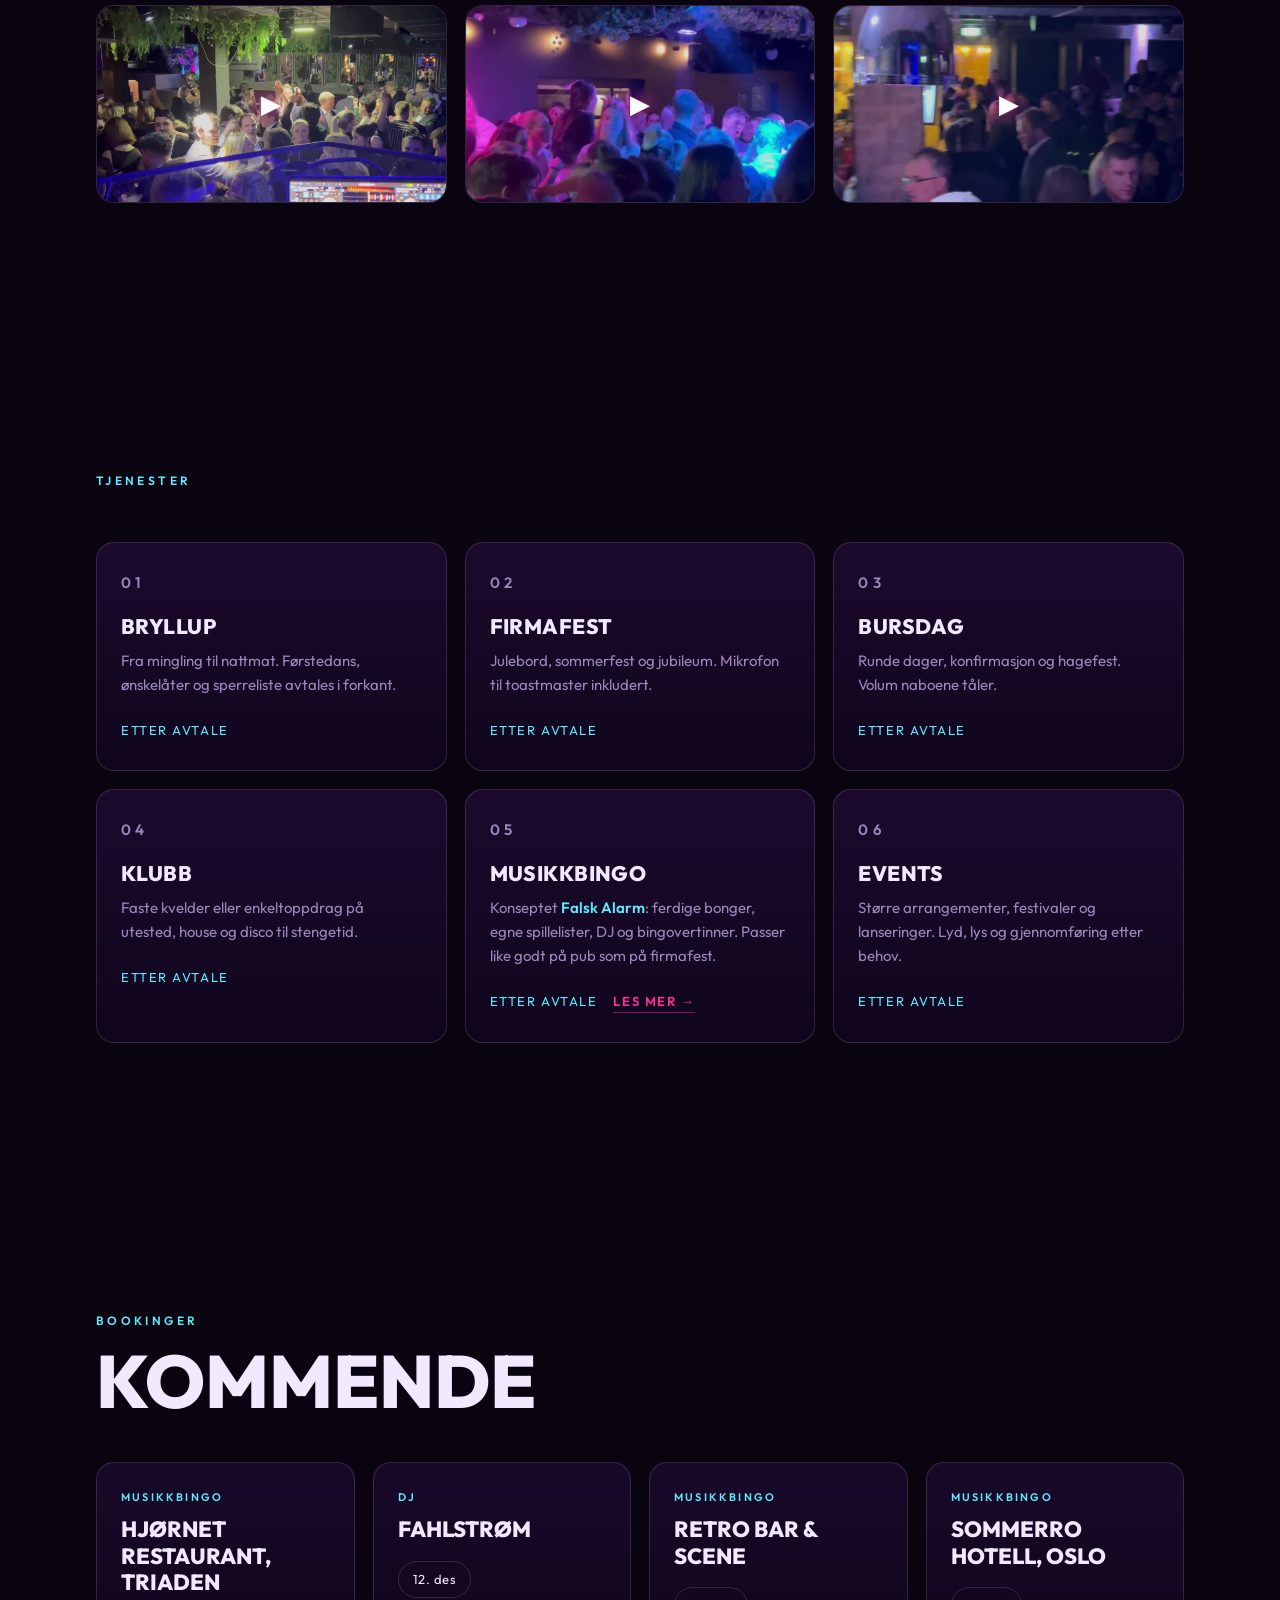
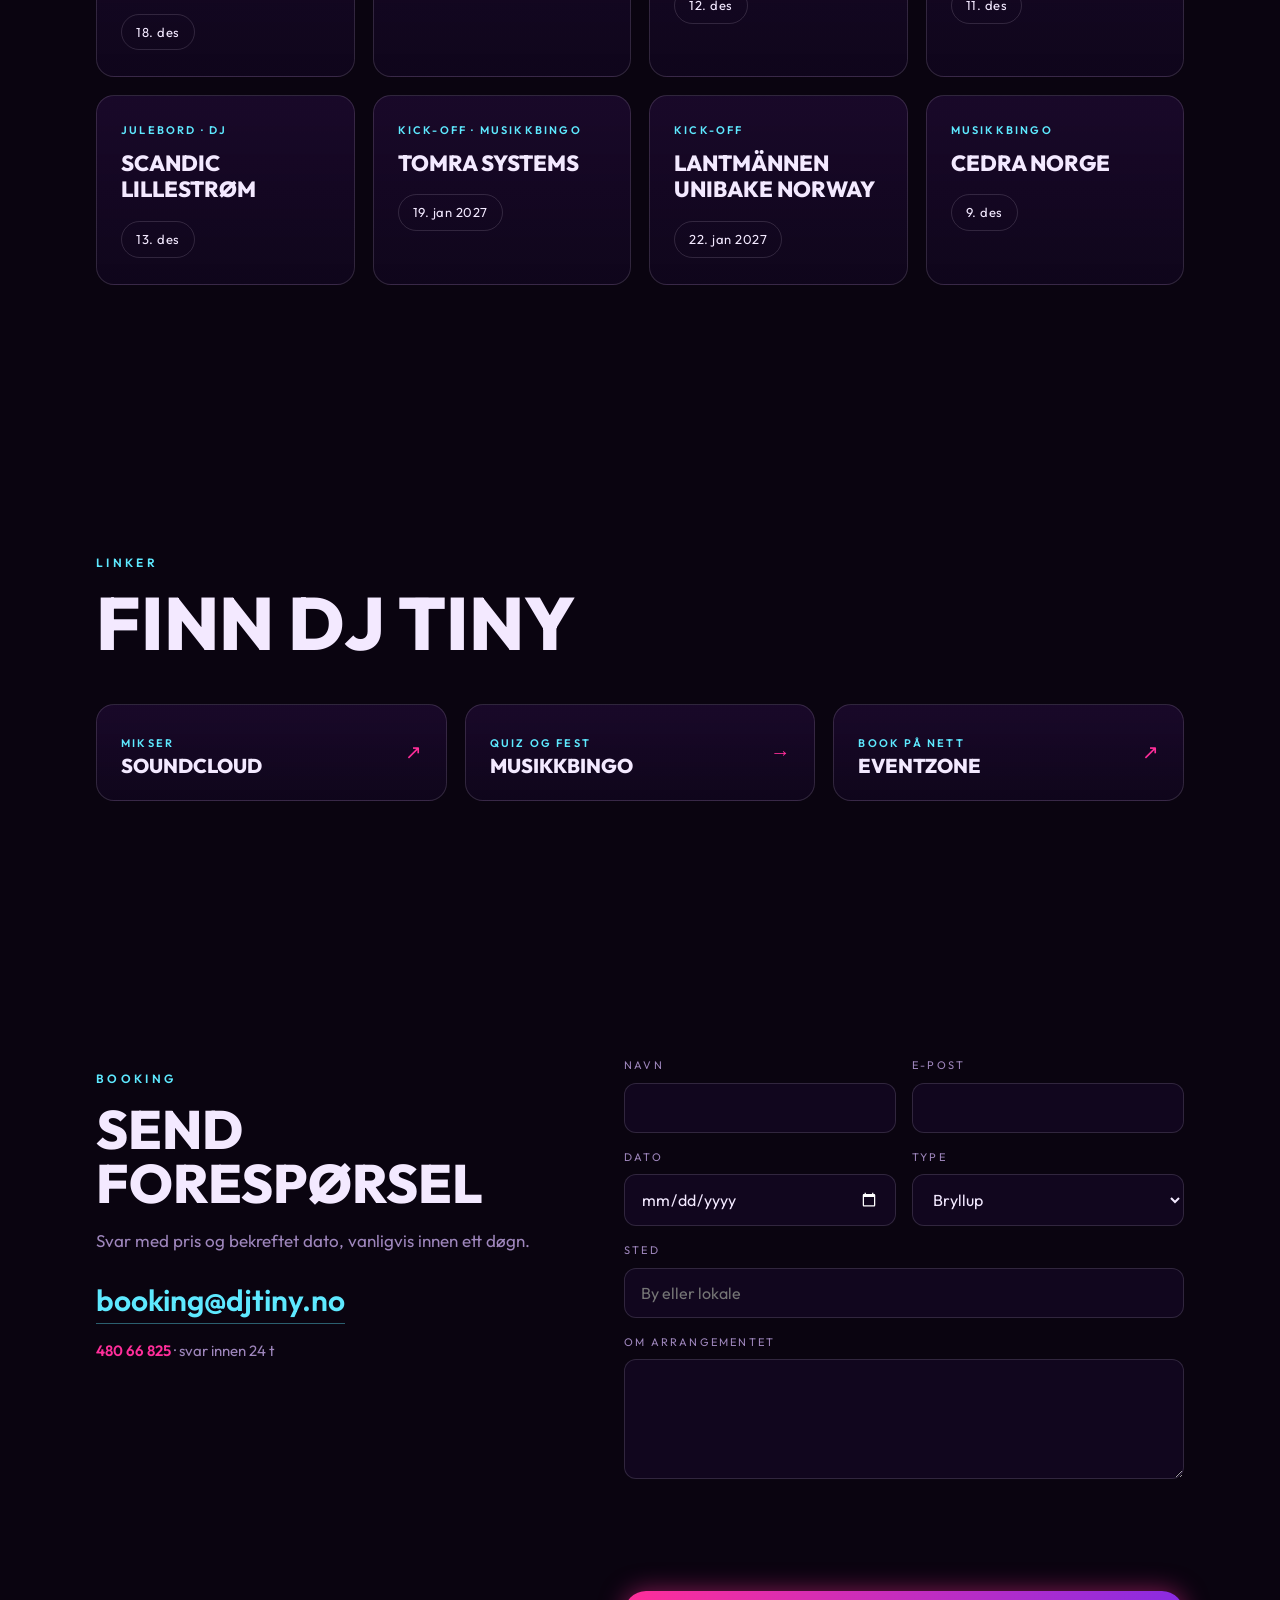
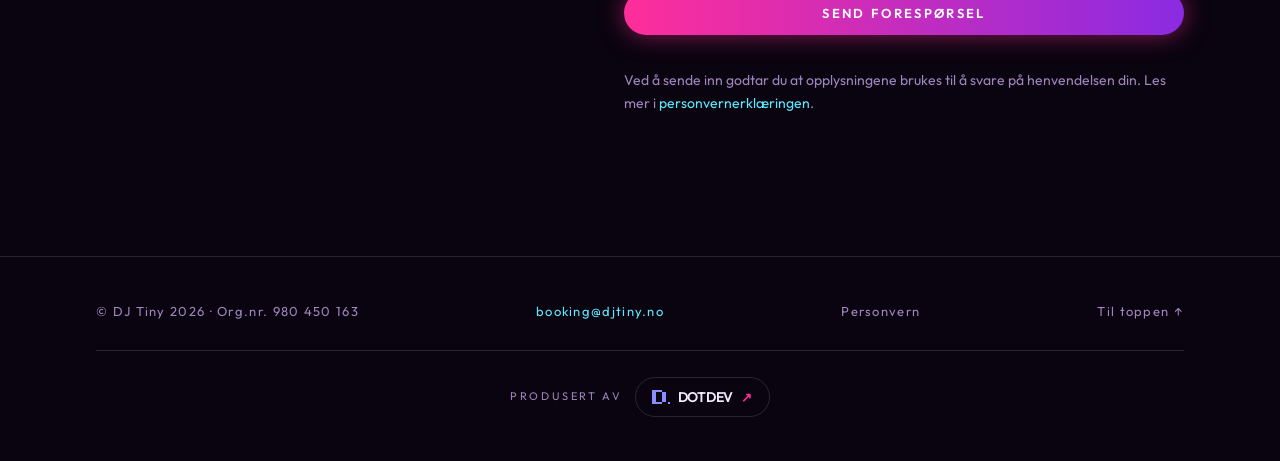
==== commit 85a7bc32: "Bookinger: julebord på Scandic Lillestrøm 13. desember Co-Authored-By: Claude Fable 5.2 <noreply@ant" ====
--- a/index.html
+++ b/index.html
@@ -1616,6 +1616,13 @@
           </div>
         </article>
         <article class="sted">
+          <p class="stag">Julebord · DJ</p>
+          <h3>Scandic Lillestrøm</h3>
+          <div class="chips">
+            <span data-dato="2026-12-13">13. des</span>
+          </div>
+        </article>
+        <article class="sted">
           <p class="stag">Kick-off · Musikkbingo</p>
           <h3>TOMRA Systems</h3>
           <div class="chips">
